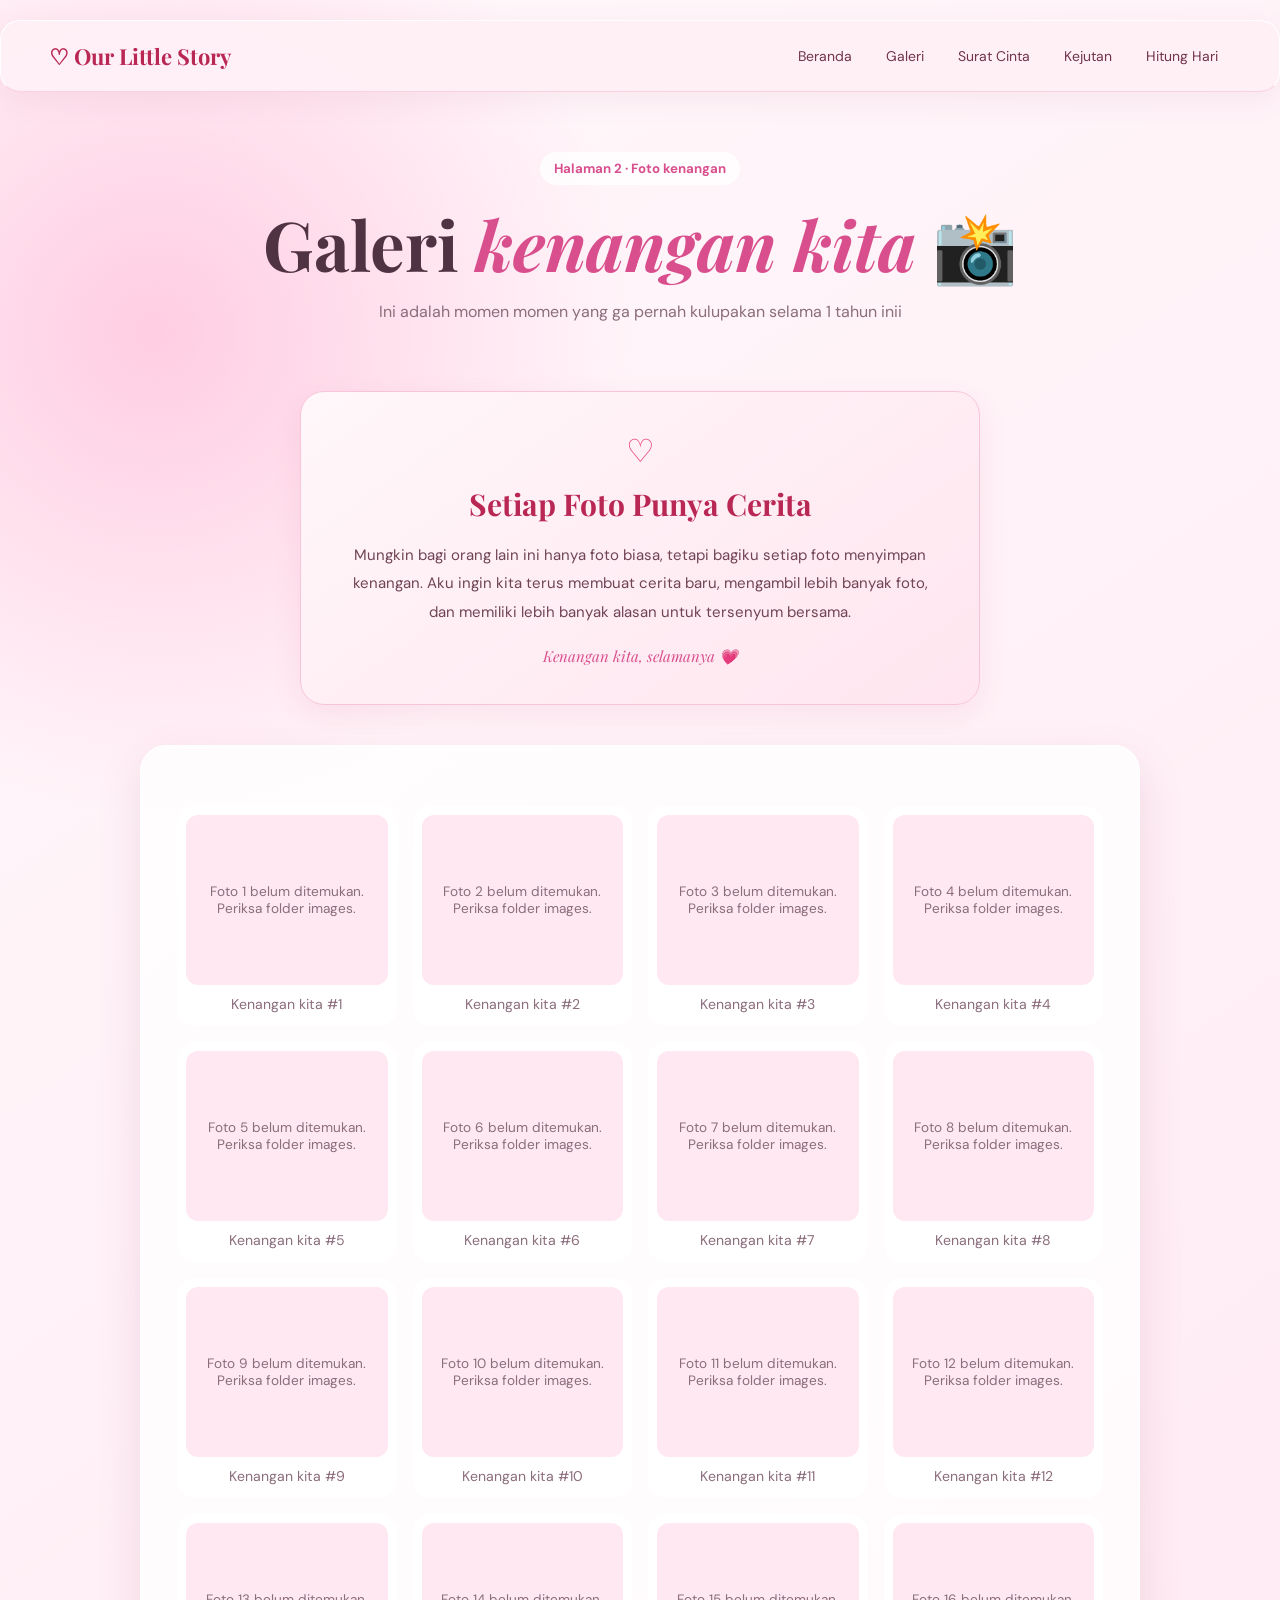
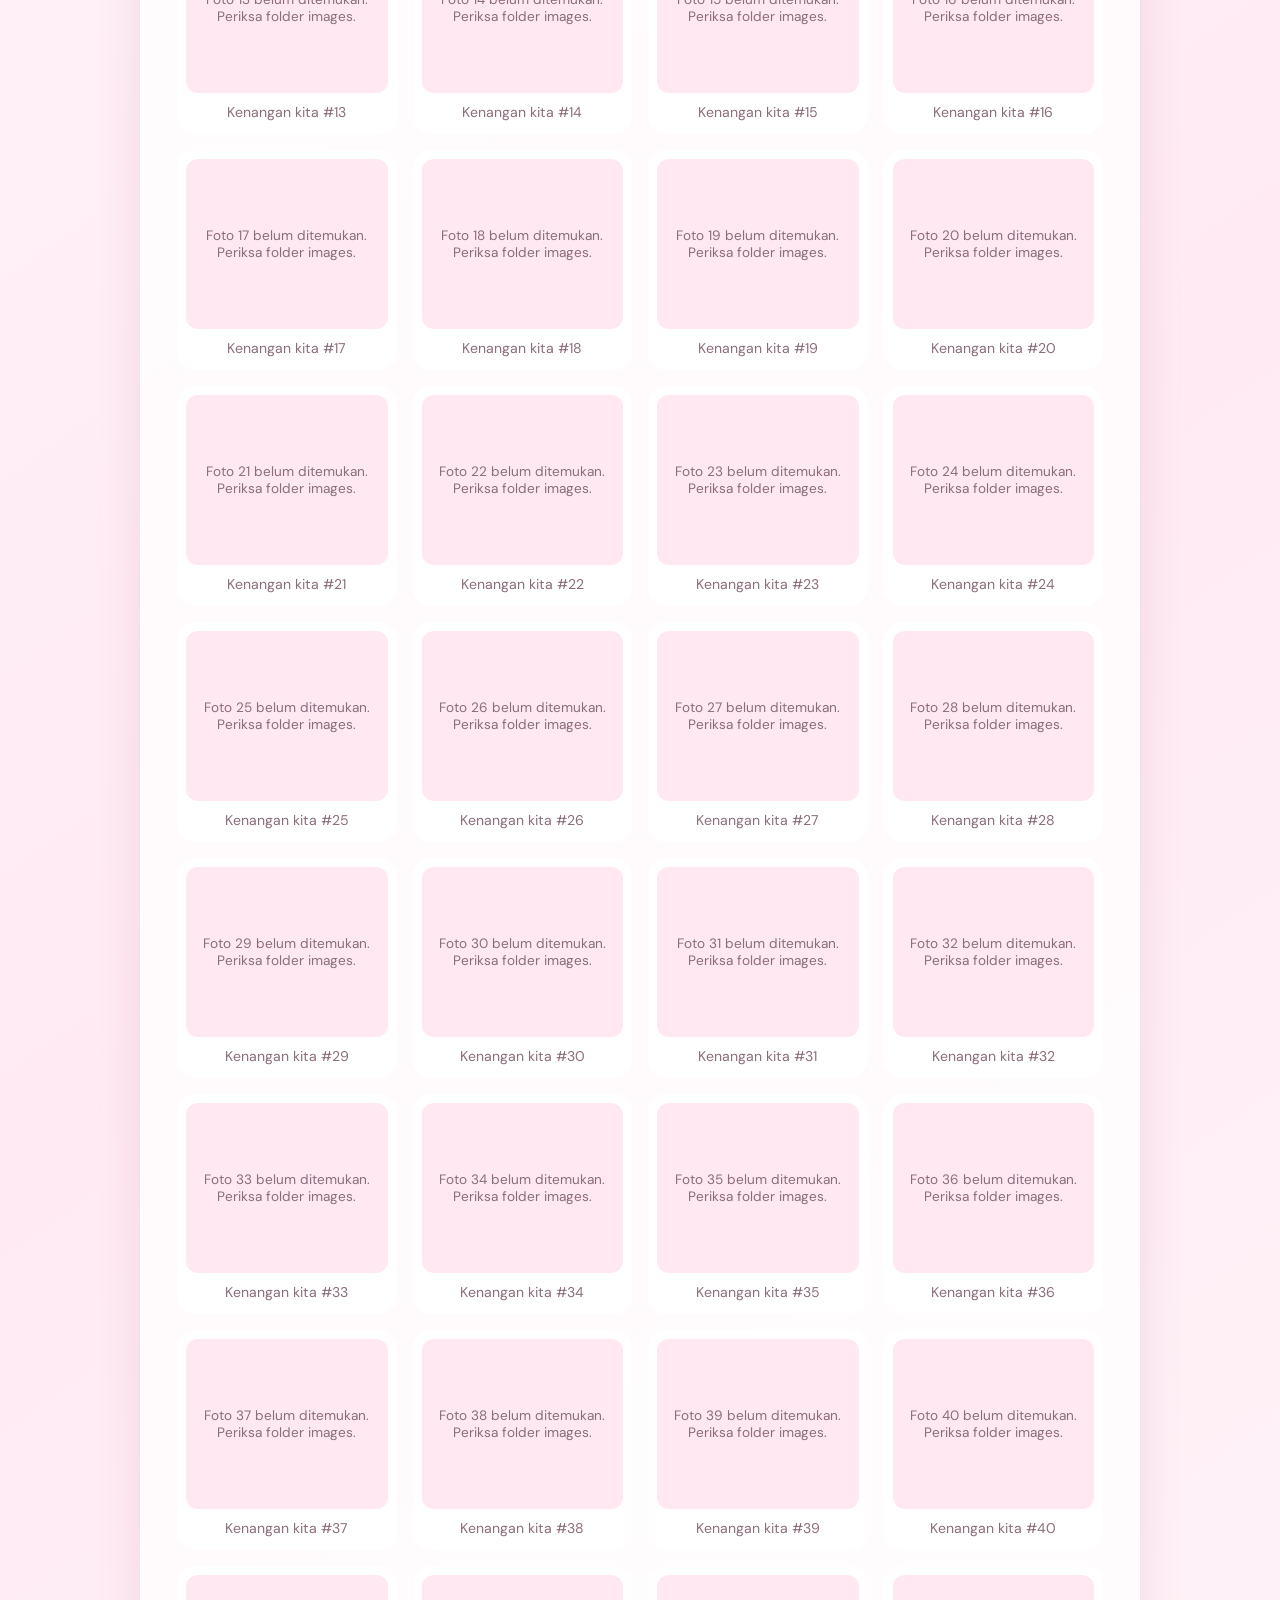
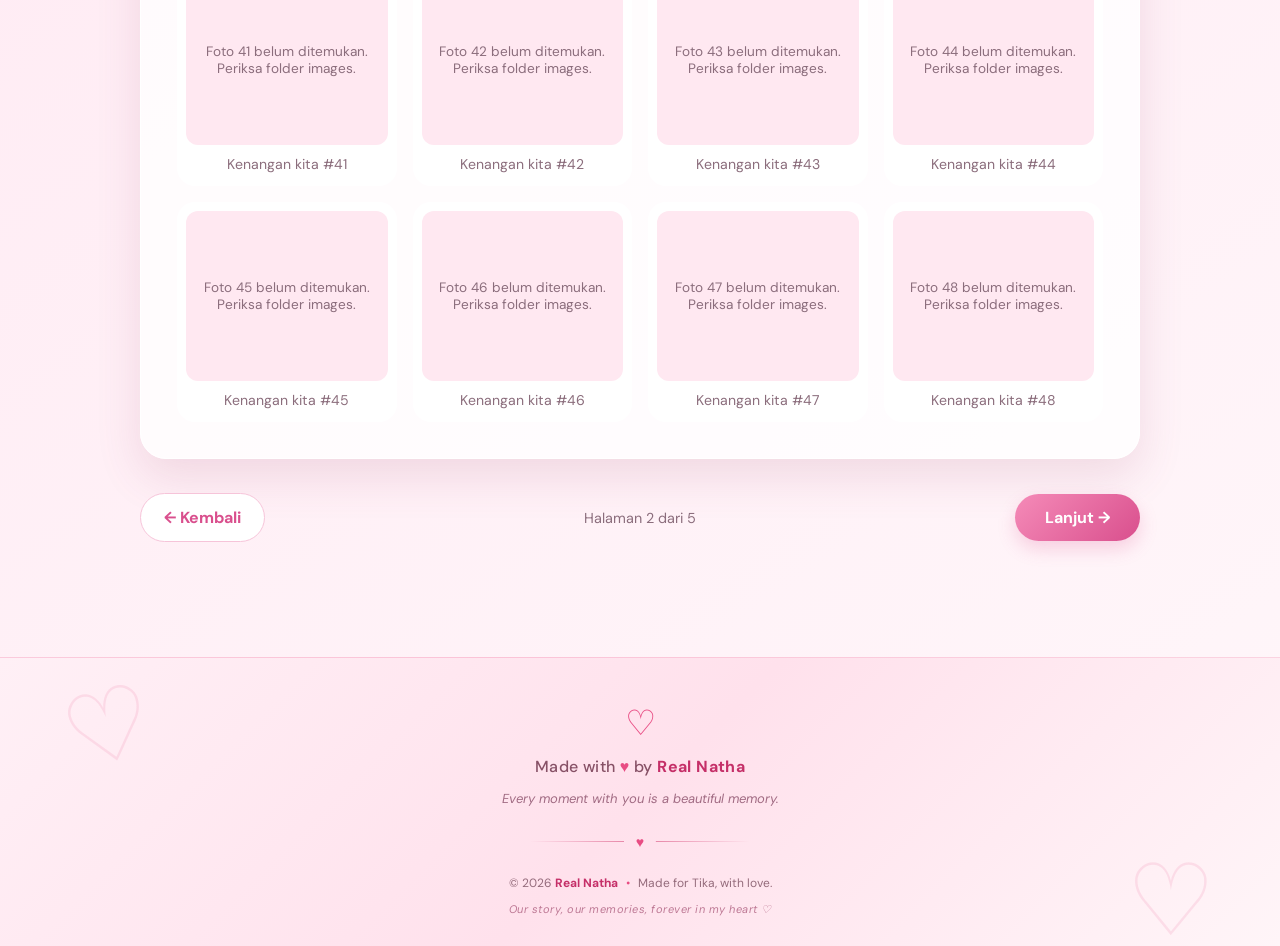
==== galeri.html @ 129fd847 "Add files via upload" ====
<!doctype html>
<html lang="id">
  <head>
    <meta charset="utf-8" />
    <meta name="viewport" content="width=device-width, initial-scale=1" />
    <title>Galeri Foto | Anniversary Kita</title>
    <link rel="stylesheet" href="style.css" />
    <script src="script.js" defer></script>
  </head>
  <body>
    <div id="floatingLayer" class="floating-layer" aria-hidden="true"></div>

    <header class="site-header">
      <a class="brand" href="index.html">♡ Our Little Story</a>

      <button
        class="menu-toggle"
        id="menuToggle"
        type="button"
        aria-label="Buka menu navigasi"
        aria-expanded="false"
        aria-controls="mainNav"
      >
        ☰
      </button>

      <nav class="main-nav" id="mainNav">
        <a href="index.html" data-page="home">Beranda</a>
        <a href="galeri.html" data-page="gallery">Galeri</a>
        <a href="surat.html" data-page="letter">Surat Cinta</a>
        <a href="kejutan.html" data-page="surprise">Kejutan</a>
        <a href="anniversary.html" data-page="counter">Hitung Hari</a>
      </nav>
    </header>

    <main class="page-shell">
      <section class="hero">
        <span class="eyebrow">Halaman 2 · Foto kenangan</span>
        <h1>Galeri <span class="script-title">kenangan kita</span> 📸</h1>
        <p>
          Ini adalah momen momen yang ga pernah kulupakan selama 1 tahun inii
        </p>
      </section>

      <section class="personal-message">
        <span class="personal-heart">♡</span>
        <h2>Setiap Foto Punya Cerita</h2>
        <p>
          Mungkin bagi orang lain ini hanya foto biasa, tetapi bagiku setiap
          foto menyimpan kenangan. Aku ingin kita terus membuat cerita baru,
          mengambil lebih banyak foto, dan memiliki lebih banyak alasan untuk
          tersenyum bersama.
        </p>
        <span class="personal-signature">Kenangan kita, selamanya 💗</span>
      </section>

      <section class="card section">
        <div
          id="galleryGrid"
          class="gallery-grid"
          aria-label="Galeri foto kenangan"
        ></div>
      </section>
      <nav class="page-nav" aria-label="Navigasi halaman">
        <a class="btn secondary" href="index.html">← Kembali</a
        ><span class="page-indicator">Halaman 2 dari 5</span
        ><a class="btn" href="surat.html">Lanjut →</a>
      </nav>
    </main>

    <footer class="anniversary-footer">
      <div class="footer-heart">♡</div>

      <p class="footer-title">
        Made with <span class="footer-love">♥</span> by
        <span class="footer-name">Real Natha</span>
      </p>

      <p class="footer-message">Every moment with you is a beautiful memory.</p>

      <div class="footer-divider">
        <span></span>
        <span class="footer-divider-heart">♥</span>
        <span></span>
      </div>

      <p class="footer-copyright">
        &copy; <span id="copyrightYear"></span>
        <span class="footer-name">Real Natha</span>
        <span class="footer-dot">•</span>
        Made for Tika, with love.
      </p>

      <p class="footer-signature">
        Our story, our memories, forever in my heart ♡
      </p>
    </footer>

    <script>
      document.getElementById("copyrightYear").textContent =
        new Date().getFullYear();
    </script>
  </body>
</html>
---- style.css ----
@import url("https://fonts.googleapis.com/css2?family=DM+Sans:wght@400;600;700&family=Playfair+Display:wght@500;700&display=swap");
:root {
  --pink: #f58bb8;
  --dark: #d94f8d;
  --ink: #503343;
  --muted: #8b6d7c;
}
* {
  box-sizing: border-box;
}
body {
  margin: 0;
  min-height: 100vh;
  color: var(--ink);
  font-family: "DM Sans", sans-serif;
  background:
    radial-gradient(circle at 12% 8%, #ffcde2, transparent 30rem),
    linear-gradient(145deg, #fff8fb, #ffeaf3 55%, #fff7fa);
}
.site-header {
  width: min(1100px, calc(100% - 32px));
  margin: 20px auto 0;
  padding: 14px 20px;
  display: flex;
  justify-content: space-between;
  gap: 12px;
  border: 1px solid white;
  border-radius: 20px;
  background: #ffffffb8;
  box-shadow: 0 8px 30px #9c406c14;
}
.brand {
  font-family: "Playfair Display", serif;
  font-size: 1.2rem;
  font-weight: 700;
  color: var(--dark);
  text-decoration: none;
}
.header-note,
.lead,
.hero p {
  color: var(--muted);
}
.page-shell {
  width: min(1000px, calc(100% - 32px));
  margin: auto;
  padding: 35px 0;
}
.hero {
  text-align: center;
  padding: 25px 10px;
}
.eyebrow {
  display: inline-block;
  padding: 8px 14px;
  border-radius: 99px;
  background: #ffffffc9;
  color: var(--dark);
  font-size: 0.83rem;
  font-weight: 700;
}
h1,
h2,
h3 {
  font-family: "Playfair Display", serif;
  line-height: 1.2;
}
h1 {
  font-size: clamp(2.3rem, 6vw, 4.3rem);
  margin: 18px 0 12px;
}
h2 {
  font-size: clamp(1.8rem, 4vw, 2.5rem);
}
.script-title {
  color: var(--dark);
  font-style: italic;
}
.hero p,
.lead {
  max-width: 680px;
  margin: 0 auto;
  line-height: 1.8;
}
.card,
.letter-paper {
  background: #ffffffc9;
  border: 1px solid white;
  border-radius: 26px;
  padding: clamp(22px, 4vw, 36px);
  box-shadow: 0 18px 45px #9c406c24;
}
.center {
  text-align: center;
}
.section {
  margin: 26px 0;
}
.action-row {
  display: flex;
  flex-wrap: wrap;
  justify-content: center;
  gap: 12px;
  margin-top: 26px;
}
.btn {
  display: inline-block;
  border: 0;
  border-radius: 99px;
  padding: 13px 22px;
  background: linear-gradient(135deg, #f58bb8, #d94f8d);
  color: white;
  text-decoration: none;
  font-weight: 700;
  cursor: pointer;
  box-shadow: 0 8px 18px #d94f8d38;
}
.btn.secondary {
  background: #fff;
  color: var(--dark);
  border: 1px solid #f6c4d9;
  box-shadow: none;
}
.page-nav {
  display: flex;
  justify-content: space-between;
  align-items: center;
  gap: 12px;
  margin: 34px 0 10px;
}
.page-nav .btn {
  min-width: 125px;
  text-align: center;
}
.page-indicator,
.footer {
  color: var(--muted);
  font-size: 0.9rem;
  text-align: center;
}
.footer {
  padding: 24px 12px 36px;
}
.grid-3 {
  display: grid;
  grid-template-columns: repeat(3, minmax(0, 1fr));
  gap: 18px;
}
.mini-card {
  padding: 22px;
  background: #ffffffb8;
  border: 1px solid white;
  border-radius: 20px;
}
.mini-card p {
  color: var(--muted);
  line-height: 1.7;
}
.heart-icon {
  font-size: 2rem;
}
.gallery-grid {
  display: grid;
  grid-template-columns: repeat(4, minmax(0, 1fr));
  gap: 16px;
  margin-top: 24px;
}
.gallery-card {
  margin: 0;
  padding: 8px;
  background: #ffffffd1;
  border: 1px solid white;
  border-radius: 18px;
}
.gallery-card img {
  display: block;
  width: 100%;
  aspect-ratio: 4/5;
  object-fit: cover;
  border-radius: 12px;
  background: #ffe0ec;
}
.gallery-card figcaption {
  text-align: center;
  padding: 10px 5px 4px;
  color: var(--muted);
  font-size: 0.88rem;
}
.photo-missing {
  display: grid;
  place-items: center;
  min-height: 170px;
  padding: 15px;
  text-align: center;
  background: #ffe8f1;
  border-radius: 12px;
  color: var(--muted);
  font-size: 0.85rem;
}
.letter-paper {
  max-width: 760px;
  margin: auto;
  background: repeating-linear-gradient(#fffdfd, #fffdfd 37px, #fbe8ef 38px);
  line-height: 2;
}
.signature {
  color: var(--dark);
  font-family: "Playfair Display", serif;
  font-size: 1.3rem;
  font-style: italic;
}
.counter-grid {
  display: grid;
  grid-template-columns: repeat(4, minmax(0, 1fr));
  gap: 14px;
  margin-top: 28px;
}
.counter-box {
  padding: 24px 12px;
  text-align: center;
  border-radius: 20px;
  background: white;
  box-shadow: 0 10px 25px #9c406c17;
}
.counter-value {
  display: block;
  font-size: clamp(1.8rem, 5vw, 3rem);
  font-weight: 700;
  color: var(--dark);
  font-variant-numeric: tabular-nums;
}
.counter-label {
  color: var(--muted);
  font-size: 0.9rem;
}
.surprise-message {
  display: none;
  margin-top: 24px;
  padding: 25px;
  border-radius: 22px;
  background: white;
  line-height: 1.8;
}
.surprise-message.show {
  display: block;
}
.floating-layer {
  pointer-events: none;
  position: fixed;
  inset: 0;
  overflow: hidden;
  z-index: -1;
}
.float-heart {
  position: absolute;
  bottom: -30px;
  animation: float-up linear forwards;
  opacity: 0.65;
}
@keyframes float-up {
  to {
    transform: translateY(-110vh) rotate(35deg);
    opacity: 0;
  }
}
@media (max-width: 760px) {
  .gallery-grid {
    grid-template-columns: repeat(2, minmax(0, 1fr));
  }
  .grid-3 {
    grid-template-columns: 1fr;
  }
  .header-note {
    display: none;
  }
}
@media (max-width: 480px) {
  .counter-grid {
    grid-template-columns: repeat(2, minmax(0, 1fr));
  }
  .page-nav .btn {
    min-width: 0;
    padding: 12px 15px;
  }
}

/* ===== AMPLOP ANNIVERSARY PINK ELEGAN ===== */

.envelope-section {
  text-align: center;
  padding: 20px 0 50px;
}

.envelope-wrapper {
  position: relative;
  width: min(350px, 88%);
  height: 230px;
  margin: 100px auto 35px;
  perspective: 1200px;
  isolation: isolate;
  cursor: pointer;
  user-select: none;
  -webkit-tap-highlight-color: transparent;
}

/* Bagian belakang amplop */
.envelope-back {
  position: absolute;
  inset: 0;
  border-radius: 12px;
  background: linear-gradient(135deg, #ffe2ed, #f5a4c5 55%, #e986b0);
  box-shadow:
    0 18px 35px #b94c7b24,
    0 5px 12px #b94c7b12;
  z-index: 1;
}

/* Kertas surat */
.envelope-letter {
  position: absolute;
  left: 5%;
  bottom: 8px;
  width: 90%;
  height: 195px;
  overflow: hidden;
  padding: 0;
  border: 1px solid #f2d6e1;
  border-radius: 8px;
  background: #fffdf8;
  box-shadow: 0 5px 15px #9c406c12;
  transform: translateY(0);
  transform-origin: center bottom;
  transition:
    transform 1s cubic-bezier(0.22, 1, 0.36, 1),
    height 0.9s cubic-bezier(0.22, 1, 0.36, 1),
    box-shadow 0.6s ease;
  z-index: 2;
  will-change: transform, height;
}

/* Isi surat */
.letter-content {
  min-height: 100%;
  padding: 26px 21px;
  color: #694454;
  background: repeating-linear-gradient(
    to bottom,
    #fffdf8 0,
    #fffdf8 31px,
    #f8e6ed 32px
  );
  line-height: 1.9;
  overflow-wrap: anywhere;
  text-align: left;
}

.letter-content h2 {
  margin: 0 0 24px;
  color: #d94f8d;
  font-family: "Playfair Display", serif;
  text-align: center;
  font-size: 1.55rem;
}

.letter-content p {
  margin: 0 0 20px;
}

.letter-content .signature {
  margin-top: 28px;
  text-align: right;
  color: #d94f8d;
  font-weight: 700;
}

/* Tutup amplop berbentuk segitiga */
.envelope-flap {
  position: absolute;
  inset: 0;
  background: linear-gradient(145deg, #ffd3e4, #ee8eb5);
  clip-path: polygon(0 0, 100% 0, 50% 59%);
  transform: rotateX(0deg);
  transform-origin: 50% 0%;
  backface-visibility: hidden;
  -webkit-backface-visibility: hidden;
  transition: transform 0.85s cubic-bezier(0.4, 0, 0.2, 1);
  z-index: 5;
}

/* Lipatan depan dengan detail dekoratif */
.envelope-front {
  position: absolute;
  inset: 0;
  overflow: hidden;
  border-radius: 12px;
  background: linear-gradient(145deg, #ffe5ef, #f8b6d1);
  clip-path: polygon(0 0, 50% 59%, 100% 0, 100% 100%, 0 100%);
  z-index: 4;
  pointer-events: none;
}

/* Garis hiasan pada amplop */
.envelope-front::before {
  content: "";
  position: absolute;
  inset: 9px;
  border: 1px solid #fff9fcbb;
  border-radius: 8px;
  clip-path: polygon(0 0, 50% 59%, 100% 0, 100% 100%, 0 100%);
}

/* Tulisan kecil di bagian depan */
.envelope-front-text {
  position: absolute;
  bottom: 24px;
  left: 0;
  width: 100%;
  color: #a94e75;
  font-family: "Playfair Display", serif;
  font-size: 19px;
  font-style: italic;
  letter-spacing: 2px;
  text-align: center;
}

/* Hiasan bunga */
.envelope-flower {
  position: absolute;
  bottom: 16px;
  color: #d36b98;
  font-size: 24px;
  text-shadow: 0 2px 5px #b94c7b18;
}

.flower-left {
  left: 25px;
  transform: rotate(-18deg);
}

.flower-right {
  right: 25px;
  transform: rotate(18deg);
}

/* Segel hati di tengah */
.envelope-seal {
  position: absolute;
  top: 43%;
  left: 50%;
  display: grid;
  place-items: center;
  width: 47px;
  height: 47px;
  border: 2px solid #fff0f6;
  border-radius: 50%;
  background: linear-gradient(145deg, #e9679c, #c93c78);
  color: white;
  font-size: 25px;
  box-shadow:
    0 4px 10px #9d285d35,
    inset 0 1px 3px #ffffff65;
  transform: translate(-50%, -50%);
  transition:
    opacity 0.3s ease,
    transform 0.45s ease;
  z-index: 6;
  pointer-events: none;
}

/* Animasi saat amplop dibuka */
.envelope-wrapper.opened .envelope-flap {
  transform: rotateX(180deg);
}

.envelope-wrapper.opened .envelope-seal {
  opacity: 0;
  transform: translate(-50%, -50%) scale(0.5);
}

.envelope-wrapper.opened .envelope-letter {
  height: min(570px, 65vh);
  min-height: 400px;
  overflow-y: auto;
  transform: translateY(-210px);
  box-shadow: 0 18px 35px #9c406c25;
  transition-delay: 0.15s;
  z-index: 7;
}

/* Petunjuk klik */
.envelope-hint {
  margin: 18px auto;
  color: #a65c7c;
  font-size: 0.95rem;
  pointer-events: none;
}

.envelope-wrapper:focus-visible {
  outline: 3px solid #d94f8d;
  outline-offset: 8px;
  border-radius: 12px;
}

/* Tampilan HP */
@media (max-width: 480px) {
  .envelope-wrapper {
    width: min(310px, 88%);
    height: 210px;
  }

  .envelope-wrapper.opened .envelope-letter {
    height: min(520px, 60vh);
    min-height: 350px;
    transform: translateY(-190px);
  }

  .letter-content {
    padding: 22px 16px;
  }

  .letter-content h2 {
    font-size: 1.35rem;
  }

  .envelope-front-text {
    bottom: 22px;
    font-size: 17px;
  }
}

/* Kurangi animasi jika pengaturan perangkat memintanya */
@media (prefers-reduced-motion: reduce) {
  .envelope-flap,
  .envelope-letter,
  .envelope-seal {
    transition-duration: 0.01ms;
  }
}

/* ===== HALAMAN KEJUTAN VIDEO ===== */

.video-surprise {
  max-width: 760px;
  margin: 0 auto;
  padding: 10px 0 35px;
}

.video-heading {
  text-align: center;
  margin-bottom: 28px;
}

.video-heart {
  display: inline-block;
  color: #e879a9;
  font-size: 38px;
  animation: heartPulse 1.8s ease-in-out infinite;
}

.video-heading h2 {
  margin: 8px 0 12px;
  color: var(--dark);
  font-family: "Playfair Display", serif;
}

.video-heading p {
  max-width: 540px;
  margin: 0 auto;
  color: var(--muted);
  line-height: 1.8;
}

.video-frame {
  padding: 12px;
  border: 1px solid #f4d6e4;
  border-radius: 22px;
  background: linear-gradient(145deg, #fffafd, #ffe6f0);
  box-shadow: 0 15px 40px #c45d8b1c;
}

.video-frame video {
  display: block;
  width: 100%;
  max-height: 70vh;
  aspect-ratio: 16 / 9;
  object-fit: contain;
  border-radius: 14px;
  background: #321e29;
}

.video-caption {
  display: flex;
  align-items: center;
  justify-content: center;
  gap: 12px;
  padding: 12px 4px 2px;
  color: var(--dark);
  text-align: center;
}

.video-caption p {
  margin: 0;
  font-size: 0.9rem;
  font-style: italic;
}

.video-caption span {
  color: #e879a9;
}

.love-note {
  position: relative;
  margin: 28px 0;
  padding: 28px 24px;
  border: 1px solid #f5d8e5;
  border-radius: 18px;
  background: #fffafd;
  text-align: center;
  line-height: 1.9;
  box-shadow: 0 8px 24px #c45d8b10;
}

.note-decoration {
  font-size: 30px;
}

.love-note p {
  color: var(--ink);
}

.love-note .note-signature {
  margin-bottom: 0;
  color: var(--dark);
  font-family: "Playfair Display", serif;
  font-style: italic;
}

@keyframes heartPulse {
  0%,
  100% {
    transform: scale(1);
  }

  50% {
    transform: scale(1.15);
  }
}

@media (max-width: 480px) {
  .video-frame {
    padding: 8px;
    border-radius: 16px;
  }

  .video-frame video {
    border-radius: 10px;
    max-height: 60vh;
  }

  .love-note {
    padding: 22px 18px;
  }

  .video-caption {
    gap: 7px;
  }

  .video-caption p {
    font-size: 0.8rem;
  }
}

@media (prefers-reduced-motion: reduce) {
  .video-heart {
    animation: none;
  }
}

/* ===== EFEK BUKA KEJUTAN ===== */

.surprise-opening {
  position: relative;
  isolation: isolate;
  overflow: hidden;
  max-width: 680px;
  margin: 20px auto 45px;
  padding: 55px 24px 45px;
  border: 1px solid #f4cadd;
  border-radius: 28px;
  background: linear-gradient(145deg, #fffafd, #ffe7f0, #fff3f8);
  text-align: center;
  box-shadow: 0 18px 55px #d65b9418;
}

.surprise-glow {
  position: absolute;
  z-index: -1;
  top: -100px;
  left: 50%;
  width: 280px;
  height: 280px;
  border-radius: 50%;
  background: #f8b3d255;
  filter: blur(45px);
  transform: translateX(-50%);
  animation: surpriseGlow 4s ease-in-out infinite;
}

.gift-heart {
  margin: 0 auto 20px;
  font-size: clamp(65px, 12vw, 90px);
  filter: drop-shadow(0 8px 15px #db5a952c);
  animation: giftHeartbeat 2s ease-in-out infinite;
}

.surprise-eyebrow {
  color: #c05b87;
  font-size: 0.75rem;
  font-weight: 700;
  letter-spacing: 3px;
}

.surprise-opening h2 {
  margin: 18px 0;
  color: #75455b;
  font-family: "Playfair Display", serif;
  font-size: clamp(1.7rem, 5vw, 2.5rem);
  line-height: 1.45;
}

.surprise-opening h2 span {
  color: #d94f8d;
  font-style: italic;
}

.surprise-description {
  max-width: 420px;
  margin: 0 auto 28px;
  color: #8b6d7c;
  line-height: 1.9;
}

.surprise-open-btn {
  position: relative;
  overflow: hidden;
  min-width: 190px;
  padding: 15px 28px;
  border: 0;
  border-radius: 999px;
  background: linear-gradient(135deg, #ed82ad, #d94f8d);
  color: white;
  font-size: 1rem;
  font-weight: 700;
  box-shadow: 0 9px 25px #d94f8d40;
  cursor: pointer;
  transition:
    transform 0.3s ease,
    box-shadow 0.3s ease;
}

.surprise-open-btn:hover {
  transform: translateY(-3px) scale(1.03);
  box-shadow: 0 13px 30px #d94f8d50;
}

.surprise-open-btn:active {
  transform: scale(0.97);
}

.surprise-small-text {
  margin-top: 24px;
  color: #b17b94;
  font-size: 0.85rem;
  font-style: italic;
}

/* Konten kejutan */

.surprise-content[hidden] {
  display: none !important;
}

.surprise-content {
  animation: surpriseReveal 1.2s ease both;
}

.reveal-message,
.final-love-message {
  max-width: 650px;
  margin: 35px auto;
  text-align: center;
}

.reveal-message > span {
  color: #e879a9;
  font-size: 36px;
}

.reveal-message h2,
.final-love-message h2 {
  color: #d94f8d;
  font-family: "Playfair Display", serif;
}

.reveal-message p,
.final-love-message p {
  color: #805d70;
  line-height: 1.9;
}

.video-frame {
  margin: 30px auto;
  padding: 12px;
  border: 1px solid #f3d0e0;
  border-radius: 22px;
  background: linear-gradient(145deg, #fffafd, #ffe6f0);
  box-shadow: 0 18px 45px #c45d8b20;
}

.video-frame video {
  display: block;
  width: 100%;
  max-height: 70vh;
  border-radius: 14px;
  background: #321e29;
}

.video-caption {
  padding: 15px 5px 5px;
  color: #d94f8d;
  text-align: center;
  font-style: italic;
}

.final-love-message {
  padding: 28px 24px;
  border: 1px solid #f4d4e2;
  border-radius: 22px;
  background: #fffafd;
  box-shadow: 0 10px 35px #c45d8b10;
}

.final-heart {
  font-size: 48px;
  animation: giftHeartbeat 2s ease-in-out infinite;
}

.final-signature {
  margin-top: 25px;
  color: #d94f8d !important;
  font-family: "Playfair Display", serif;
  font-size: 1.15rem;
  font-style: italic;
}

/* Animasi */

@keyframes giftHeartbeat {
  0%,
  100% {
    transform: scale(1);
  }

  15% {
    transform: scale(1.12);
  }

  30% {
    transform: scale(1);
  }

  45% {
    transform: scale(1.08);
  }
}

@keyframes surpriseGlow {
  0%,
  100% {
    opacity: 0.5;
    transform: translateX(-50%) scale(0.9);
  }

  50% {
    opacity: 1;
    transform: translateX(-50%) scale(1.15);
  }
}

@keyframes surpriseReveal {
  from {
    opacity: 0;
    transform: translateY(28px);
  }

  to {
    opacity: 1;
    transform: translateY(0);
  }
}

@media (max-width: 480px) {
  .surprise-opening {
    padding: 42px 18px 35px;
    border-radius: 22px;
  }

  .video-frame {
    padding: 8px;
    border-radius: 16px;
  }

  .video-frame video {
    border-radius: 10px;
  }

  .final-love-message {
    padding: 24px 18px;
  }
}

@media (prefers-reduced-motion: reduce) {
  .gift-heart,
  .surprise-glow,
  .final-heart {
    animation: none;
  }

  .surprise-content {
    animation: none;
  }
}

/* ==============================
   EFEK PERAYAAN ANNIVERSARY
============================== */

.celebration-particle {
  position: fixed;
  top: 50%;
  left: 50%;
  z-index: 9999;
  pointer-events: none;
  user-select: none;
  opacity: 0;
  will-change: transform, opacity;
  animation: celebrationBurst var(--duration, 2.5s) ease-out forwards;
}

.celebration-heart {
  font-size: var(--size, 24px);
  filter: drop-shadow(0 0 8px rgba(255, 105, 180, 0.45));
}

.celebration-confetti {
  width: 9px;
  height: 15px;
  border-radius: 3px;
  background: var(--confetti-color, #ff80ab);
}

.celebration-star {
  font-size: var(--size, 20px);
  color: #ffd166;
  text-shadow: 0 0 12px #fff0a8;
}

@keyframes celebrationBurst {
  0% {
    opacity: 1;
    transform: translate(-50%, -50%) scale(0.2) rotate(0deg);
  }

  20% {
    opacity: 1;
  }

  100% {
    opacity: 0;
    transform: translate(calc(-50% + var(--move-x)), calc(-50% + var(--move-y)))
      scale(var(--end-scale, 1)) rotate(var(--rotation, 360deg));
  }
}

/* Kilauan lembut di sekitar tombol kejutan */

.surprise-open-btn {
  position: relative;
  overflow: hidden;
  box-shadow: 0 0 18px rgba(255, 105, 180, 0.25);
  transition:
    transform 0.3s ease,
    box-shadow 0.3s ease;
}

.surprise-open-btn:not(:disabled):hover {
  transform: translateY(-4px) scale(1.04);
  box-shadow: 0 0 30px rgba(255, 105, 180, 0.55);
}

/* Animasi hati pada ikon hadiah */

.gift-heart {
  animation: giftHeartbeat 1.2s ease-in-out infinite;
  transform-origin: center;
}

@media (prefers-reduced-motion: reduce) {
  .celebration-particle {
    animation-duration: 0.5s;
  }

  .gift-heart {
    animation: none;
  }

  .surprise-open-btn {
    transition: none;
  }
}

/* ==============================
   ROMANTIC ANNIVERSARY FOOTER
============================== */

.anniversary-footer {
  position: relative;
  overflow: hidden;
  margin-top: 70px;
  padding: 42px 20px 30px;
  text-align: center;
  background: linear-gradient(135deg, #fff0f6, #ffe1ec, #fff5f8);
  border-top: 1px solid rgba(232, 76, 131, 0.2);
  color: #875166;
}

.anniversary-footer::before,
.anniversary-footer::after {
  content: "♡";
  position: absolute;
  color: rgba(232, 76, 131, 0.12);
  font-size: 100px;
  pointer-events: none;
  animation: footerFloat 5s ease-in-out infinite;
}

.anniversary-footer::before {
  top: 5px;
  left: 5%;
  transform: rotate(-15deg);
}

.anniversary-footer::after {
  right: 5%;
  bottom: -20px;
  animation-delay: 1.5s;
}

.footer-heart {
  font-size: 35px;
  color: #e84c83;
  margin-bottom: 10px;
  animation: footerHeartbeat 1.8s ease-in-out infinite;
}

.footer-title {
  font-size: 16px;
  font-weight: 500;
  margin: 0 0 10px;
  letter-spacing: 0.4px;
}

.footer-love {
  display: inline-block;
  color: #e84c83;
  animation: footerHeartbeat 1.2s ease-in-out infinite;
}

.footer-name {
  color: #c52f68;
  font-weight: 700;
}

.footer-message {
  font-size: 13px;
  font-style: italic;
  line-height: 1.8;
  margin: 0 0 22px;
  color: #a16b83;
}

.footer-divider {
  display: flex;
  align-items: center;
  justify-content: center;
  gap: 12px;
  max-width: 220px;
  margin: 0 auto 22px;
}

.footer-divider span:not(.footer-divider-heart) {
  height: 1px;
  flex: 1;
  background: linear-gradient(90deg, transparent, #e88aaa);
}

.footer-divider span:last-child {
  transform: rotate(180deg);
}

.footer-divider-heart {
  color: #e84c83;
  font-size: 14px;
}

.footer-copyright {
  font-size: 12px;
  line-height: 1.8;
  margin: 0 0 8px;
  color: #946b7b;
}

.footer-dot {
  color: #e84c83;
  margin: 0 5px;
}

.footer-signature {
  font-size: 11px;
  font-style: italic;
  letter-spacing: 0.5px;
  margin: 0;
  color: #bd7894;
}

@keyframes footerHeartbeat {
  0%,
  100% {
    transform: scale(1);
  }

  50% {
    transform: scale(1.15);
  }
}

@keyframes footerFloat {
  0%,
  100% {
    translate: 0 0;
  }

  50% {
    translate: 0 -10px;
  }
}

@media (max-width: 600px) {
  .anniversary-footer {
    margin-top: 45px;
    padding: 32px 16px 25px;
  }

  .footer-title {
    font-size: 14px;
  }

  .footer-message {
    font-size: 12px;
  }

  .footer-copyright {
    font-size: 11px;
  }

  .footer-signature {
    font-size: 10px;
  }
}

@media (prefers-reduced-motion: reduce) {
  .footer-heart,
  .footer-love,
  .anniversary-footer::before,
  .anniversary-footer::after {
    animation: none;
  }
}

/* =================================
   SURAT CINTA - ANIMASI AMPLOP
================================= */

.letter-page {
  min-height: 80vh;
  padding: 55px 18px 35px;
  overflow: hidden;
  background:
    radial-gradient(
      circle at 15% 20%,
      rgba(255, 190, 215, 0.25),
      transparent 35%
    ),
    radial-gradient(
      circle at 85% 70%,
      rgba(255, 220, 232, 0.4),
      transparent 35%
    );
}

.letter-section {
  width: 100%;
  max-width: 760px;
  margin: 0 auto;
  text-align: center;
}

.letter-eyebrow {
  color: #d45b88;
  font-size: 11px;
  font-weight: 700;
  letter-spacing: 3px;
  margin-bottom: 15px;
}

.letter-heading {
  color: #9d365d;
  font-family: "Playfair Display", Georgia, serif;
  font-size: clamp(30px, 5vw, 48px);
  line-height: 1.25;
  margin: 0 0 15px;
}

.letter-heading span {
  color: #e45b91;
  font-style: italic;
}

.letter-intro {
  max-width: 460px;
  margin: 0 auto;
  color: #946b7b;
  font-size: 14px;
  line-height: 1.9;
}

/* Ruang untuk kertas yang naik */

.letter-scene {
  position: relative;
  padding-top: 360px;
  padding-bottom: 35px;
  margin: 5px auto 0;
}

/* Badan amplop */

.envelope {
  position: relative;
  width: min(360px, 88vw);
  height: 235px;
  margin: 0 auto;
  cursor: pointer;
  perspective: 1000px;
  -webkit-tap-highlight-color: transparent;
  filter: drop-shadow(0 16px 20px rgba(167, 62, 103, 0.13));
}

.envelope:focus-visible {
  outline: 3px solid #e45b91;
  outline-offset: 8px;
  border-radius: 12px;
}

.envelope-back {
  position: absolute;
  inset: 0;
  z-index: 1;
  border-radius: 8px;
  background: linear-gradient(145deg, #f8a9c5, #e982a8);
}

/* Kertas surat */

.letter-paper {
  position: absolute;
  left: 4%;
  bottom: 10px;
  z-index: 2;
  width: 92%;
  max-height: 410px;
  overflow-y: auto;
  overscroll-behavior: contain;
  padding: 25px 22px 22px;
  box-sizing: border-box;
  border: 1px solid #f3d9e2;
  border-radius: 5px;
  background: linear-gradient(
    rgba(255, 255, 255, 0.96),
    rgba(255, 248, 250, 0.98)
  );
  color: #795260;
  text-align: left;
  opacity: 0;
  transform: translateY(0) scale(0.96);
  transform-origin: bottom center;
  transition:
    transform 1s cubic-bezier(0.2, 0.8, 0.2, 1),
    opacity 0.55s ease;
  scrollbar-color: #e9a1bb #fff2f6;
  scrollbar-width: thin;
}

.paper-decoration {
  text-align: center;
  color: #e45b91;
  font-size: 26px;
  margin-bottom: 12px;
}

.paper-date {
  text-align: center;
  font-size: 10px;
  letter-spacing: 1px;
  color: #b77a91;
  margin: 0 0 14px;
}

.letter-paper h2 {
  color: #bd426f;
  font-family: "Playfair Display", Georgia, serif;
  font-size: 25px;
  text-align: center;
  margin: 0 0 20px;
}

.letter-body {
  font-size: 13px;
  line-height: 1.95;
}

.letter-body p {
  margin: 0 0 15px;
  opacity: 0;
  transform: translateY(12px);
}

.letter-closing {
  color: #bd426f;
  font-weight: 600;
}

.letter-signature {
  margin-top: 25px;
  font-size: 13px;
  line-height: 1.9;
  text-align: right;
  opacity: 0;
  transform: translateY(10px);
}

.letter-signature span {
  display: block;
  color: #d34d82;
  font-family: "Playfair Display", Georgia, serif;
  font-size: 23px;
  font-style: italic;
}

.paper-bottom-heart {
  margin-top: 18px;
  text-align: center;
  color: #e45b91;
}

/* Bagian depan amplop */

.envelope-front {
  position: absolute;
  inset: 0;
  z-index: 4;
  border-radius: 8px;
  background: linear-gradient(145deg, #f7b5cc, #e988aa);
  clip-path: polygon(0 0, 50% 58%, 100% 0, 100% 100%, 0 100%);
  transition: opacity 0.45s ease;
}

/* Tutup amplop */

.envelope-flap {
  position: absolute;
  inset: 0;
  z-index: 5;
  border-radius: 8px;
  background: linear-gradient(145deg, #fbd0df, #ef9cbb);
  clip-path: polygon(0 0, 100% 0, 50% 60%);
  transform-origin: top center;
  transform: rotateX(0deg);
  transition:
    transform 0.7s ease,
    z-index 0s 0.35s;
  backface-visibility: visible;
}

/* Segel hati */

.envelope-seal {
  position: absolute;
  top: 43%;
  left: 50%;
  z-index: 6;
  display: grid;
  place-items: center;
  width: 43px;
  height: 43px;
  border: 2px solid rgba(255, 255, 255, 0.7);
  border-radius: 50%;
  background: linear-gradient(145deg, #e84c83, #bd285f);
  color: #fff;
  font-size: 21px;
  box-shadow: 0 5px 12px rgba(157, 54, 93, 0.2);
  transform: translate(-50%, -50%);
  transition:
    opacity 0.25s ease,
    transform 0.35s ease;
}

.envelope-hint {
  margin: 0;
  color: #bd6487;
  font-size: 12px;
  letter-spacing: 0.3px;
  animation: envelopeHintPulse 2s ease-in-out infinite;
}

.letter-footer-note {
  margin: 15px 0 0;
  color: #bd7894;
  font-size: 12px;
  font-style: italic;
}

/* =================================
   SAAT AMPLOP DIBUKA
================================= */

.envelope.opened .envelope-flap {
  z-index: 1;
  transform: rotateX(180deg);
}

.envelope.opened .envelope-seal {
  opacity: 0;
  transform: translate(-50%, -50%) scale(0.4);
}

.envelope.opened .envelope-front {
  opacity: 0.2;
}

.envelope.opened .letter-paper {
  z-index: 7;
  opacity: 1;
  transform: translateY(-180px) scale(1);
  transition:
    transform 1s cubic-bezier(0.2, 0.8, 0.2, 1),
    opacity 0.55s ease,
    z-index 0s;
}

.envelope.opened .letter-body p {
  animation: letterTextAppear 0.65s ease forwards;
}

.envelope.opened .letter-body p:nth-child(1) {
  animation-delay: 0.35s;
}

.envelope.opened .letter-body p:nth-child(2) {
  animation-delay: 0.65s;
}

.envelope.opened .letter-body p:nth-child(3) {
  animation-delay: 0.95s;
}

.envelope.opened .letter-body p:nth-child(4) {
  animation-delay: 1.25s;
}

.envelope.opened .letter-body p:nth-child(5) {
  animation-delay: 1.55s;
}

.envelope.opened .letter-signature {
  animation: letterTextAppear 0.8s ease 1.9s forwards;
}

.envelope.opened .envelope-hint {
  animation: none;
}

@keyframes letterTextAppear {
  from {
    opacity: 0;
    transform: translateY(12px);
  }

  to {
    opacity: 1;
    transform: translateY(0);
  }
}

@keyframes envelopeHintPulse {
  0%,
  100% {
    opacity: 0.65;
  }

  50% {
    opacity: 1;
  }
}

/* Tampilan HP */

@media (max-width: 600px) {
  .letter-page {
    padding: 38px 14px 25px;
  }

  .letter-scene {
    padding-top: 345px;
  }

  .envelope {
    height: 210px;
  }

  .letter-paper {
    max-height: 390px;
    padding: 22px 16px;
  }

  .envelope.opened .letter-paper {
    transform: translateY(-170px) scale(1);
  }

  .letter-paper h2 {
    font-size: 22px;
  }

  .letter-body {
    font-size: 12px;
    line-height: 1.85;
  }
}

/* Mengurangi animasi jika diminta perangkat */

@media (prefers-reduced-motion: reduce) {
  .letter-paper,
  .envelope-flap,
  .envelope-seal,
  .envelope-front,
  .letter-body p,
  .letter-signature,
  .envelope-hint {
    animation: none !important;
    transition: none !important;
  }

  .letter-body p,
  .letter-signature {
    opacity: 1;
    transform: none;
  }
}

/* VIDEO ANNIVERSARY PORTRAIT */
.video-surprise {
  width: 100%;
  display: flex;
  flex-direction: column;
  align-items: center;
  padding: 30px 16px;
  box-sizing: border-box;
}

.video-frame {
  width: 100%;
  max-width: 340px;
  aspect-ratio: 9 / 16;
  position: relative;
  overflow: hidden;
  border-radius: 24px;
  padding: 5px;
  box-sizing: border-box;

  background: linear-gradient(135deg, #ffb6d5, #ff5c98, #c92760);

  box-shadow:
    0 12px 35px rgba(217, 79, 141, 0.25),
    0 0 0 6px rgba(255, 192, 215, 0.2);
}

.video-frame video {
  display: block;
  width: 100%;
  height: 100%;
  object-fit: contain;
  background: #1a0b12;
  border-radius: 19px;
}

.video-caption {
  margin-top: 22px;
  text-align: center;
  color: black;
  font-size: 15px;
  font-style: italic;
  line-height: 1.7;
}

/* Tampilan HP */
@media (max-width: 480px) {
  .video-frame {
    max-width: 300px;
    border-radius: 20px;
  }

  .video-frame video {
    border-radius: 15px;
  }

  .video-caption {
    font-size: 14px;
  }
}

@media (max-width: 480px) {
  .video-surprise {
    display: flex;
    flex-direction: column;
    align-items: center;
    overflow: visible;
  }

  .video-caption {
    display: block !important;
    margin-top: 18px;
    font-size: 14px;
    color: #d94f8d;
  }
}

/* ==============================
   NAVIGASI WEBSITE ANNIVERSARY
============================== */

.site-header {
  width: 100%;
  min-height: 72px;
  padding: 14px clamp(16px, 4vw, 48px);
  box-sizing: border-box;

  display: flex;
  align-items: center;
  justify-content: space-between;
  gap: 20px;

  position: relative;
  z-index: 100;

  background: rgba(255, 240, 246, 0.96);
  border-bottom: 1px solid rgba(232, 76, 131, 0.18);
}

.brand {
  color: #b92755;
  font-family: "Playfair Display", serif;
  font-size: clamp(17px, 2vw, 22px);
  font-weight: bold;
  text-decoration: none;
  white-space: nowrap;
}

.main-nav {
  display: flex;
  align-items: center;
  justify-content: flex-end;
  flex-wrap: wrap;
  gap: 8px;
}

.main-nav a {
  display: inline-block;
  padding: 10px 13px;
  border-radius: 20px;

  color: #71344d;
  font-size: 14px;
  text-decoration: none;

  transition:
    background 0.25s ease,
    color 0.25s ease;
}

.main-nav a:hover,
.main-nav a.active {
  color: #fff;
  background: #e84c83;
}

.menu-toggle {
  display: none;
  min-width: 44px;
  min-height: 44px;
  border: 1px solid #f3b2cc;
  border-radius: 12px;
  background: #fff;
  color: #b92755;
  font-size: 24px;
  cursor: pointer;
}

/* ==============================
   TAMPILAN HP DAN TABLET
============================== */

@media (max-width: 760px) {
  .site-header {
    min-height: 64px;
    padding: 10px 16px;
    flex-wrap: wrap;
  }

  .menu-toggle {
    display: inline-flex;
    align-items: center;
    justify-content: center;
  }

  .main-nav {
    display: none;
    width: 100%;
    flex-direction: column;
    align-items: stretch;
    gap: 5px;
    padding-top: 8px;
  }

  .main-nav.open {
    display: flex;
  }

  .main-nav a {
    width: 100%;
    box-sizing: border-box;
    padding: 12px 14px;
    border-radius: 12px;
    font-size: 15px;
  }

  main,
  .letter-page,
  .letter-section,
  .video-surprise {
    max-width: 100%;
    box-sizing: border-box;
  }

  img,
  video {
    max-width: 100%;
  }

  h1 {
    overflow-wrap: anywhere;
    font-size: clamp(26px, 7vw, 36px);
  }

  p {
    overflow-wrap: break-word;
  }
}

/* Hormati pengaturan pengurangan animasi */
@media (prefers-reduced-motion: reduce) {
  .main-nav a {
    transition: none;
  }
}

/* PESAN PERSONAL DI SETIAP HALAMAN */

.personal-message {
  width: min(100% - 32px, 680px);
  box-sizing: border-box;
  margin: 40px auto;
  padding: clamp(22px, 5vw, 38px);

  text-align: center;
  background: linear-gradient(145deg, #fff7fa, #ffe5ef);
  border: 1px solid #f8c4d8;
  border-radius: 24px;
  box-shadow: 0 10px 30px rgba(185, 39, 85, 0.08);
}

.personal-heart {
  display: block;
  margin-bottom: 12px;
  color: #e84c83;
  font-size: 32px;
}

.personal-message h2 {
  margin: 0 0 16px;
  color: #b92755;
  font-family: "Playfair Display", serif;
  font-size: clamp(22px, 5vw, 30px);
  line-height: 1.35;
}

.personal-message p {
  margin: 0;
  color: #704455;
  font-size: 15px;
  line-height: 1.9;
}

.personal-signature {
  display: block;
  margin-top: 20px;
  color: #d94f8d;
  font-family: "Playfair Display", serif;
  font-size: 15px;
  font-style: italic;
}

@media (max-width: 480px) {
  .personal-message {
    margin: 28px auto;
    padding: 22px 18px;
    border-radius: 20px;
  }

  .personal-message p {
    font-size: 14px;
    line-height: 1.8;
  }
}

/* TOMBOL KEMBALI DAN LANJUT */

.page-navigation {
  width: min(100% - 32px, 680px);
  margin: 35px auto;
  display: flex;
  justify-content: space-between;
  align-items: center;
  gap: 12px;
}

.page-nav-button {
  display: inline-flex;
  align-items: center;
  justify-content: center;
  min-height: 44px;
  padding: 11px 20px;
  box-sizing: border-box;

  color: #b92755;
  background: #fff0f5;
  border: 1px solid #f1b2cb;
  border-radius: 25px;
  text-decoration: none;
  font-size: 14px;
  font-weight: 600;
  transition: transform 0.2s ease;
}

.page-nav-button.next {
  color: white;
  background: #e84c83;
  border-color: #e84c83;
}

.page-nav-button:hover {
  transform: translateY(-2px);
}

@media (max-width: 480px) {
  .page-nav-button {
    flex: 1;
    padding: 11px 12px;
    font-size: 13px;
  }
}

/* =================================
   FITUR BUKA SAAT - ANNIVERSARY
================================= */

.open-when-section {
  width: min(100% - 32px, 900px);
  margin: 55px auto;
  padding: clamp(22px, 5vw, 42px);
  box-sizing: border-box;
  text-align: center;
  background: linear-gradient(150deg, #fff8fb, #ffe9f1);
  border: 1px solid #f8c5d8;
  border-radius: 28px;
  box-shadow: 0 14px 38px rgba(185, 39, 85, 0.08);
}

.open-when-eyebrow {
  margin: 0 0 12px;
  color: #d94f8d;
  font-size: 11px;
  letter-spacing: 3px;
  font-weight: 700;
}

.open-when-heading {
  margin: 0;
  color: #b92755;
  font-family: "Playfair Display", serif;
  font-size: clamp(30px, 6vw, 44px);
  line-height: 1.3;
}

.open-when-heading span {
  display: block;
  margin-top: 8px;
  color: #d94f8d;
  font-family: "DM Sans", sans-serif;
  font-size: 14px;
  font-weight: 400;
  letter-spacing: 1px;
}

.open-when-description {
  max-width: 540px;
  margin: 18px auto 30px;
  color: #805568;
  font-size: 14px;
  line-height: 1.9;
}

.open-when-grid {
  display: grid;
  grid-template-columns: repeat(2, minmax(0, 1fr));
  gap: 18px;
  text-align: center;
}

.open-when-card {
  min-width: 0;
  min-height: 190px;
  padding: 22px 16px;
  display: flex;
  flex-direction: column;
  align-items: center;
  justify-content: center;
  gap: 10px;

  border: 1px solid #f3bfd3;
  border-radius: 22px;
  background: rgba(255, 255, 255, 0.82);
  box-shadow: 0 6px 18px rgba(185, 39, 85, 0.06);

  font: inherit;
  cursor: pointer;
  transition:
    transform 0.25s ease,
    box-shadow 0.25s ease,
    background 0.25s ease;
}

.open-when-card:hover {
  transform: translateY(-5px);
  background: #fff;
  box-shadow: 0 12px 26px rgba(185, 39, 85, 0.13);
}

.open-when-card:focus-visible,
.open-when-close:focus-visible,
.open-when-done:focus-visible {
  outline: 3px solid #b92755;
  outline-offset: 4px;
}

.mini-envelope {
  display: grid;
  place-items: center;
  width: 66px;
  height: 66px;
  margin-bottom: 4px;
  border-radius: 20px;
  background: #fff0f6;
  font-size: 35px;
  transition: transform 0.25s ease;
}

.open-when-card:hover .mini-envelope {
  transform: rotate(-6deg) scale(1.08);
}

.open-when-title {
  color: #a82f59;
  font-size: 15px;
  font-weight: 700;
  line-height: 1.6;
}

.open-when-hint {
  color: #d4779b;
  font-size: 12px;
}

/* Latar belakang saat surat dibuka */
.open-when-overlay[hidden] {
  display: none !important;
}

.open-when-overlay {
  position: fixed;
  inset: 0;
  z-index: 1000;
  padding: 20px;
  box-sizing: border-box;

  display: flex;
  align-items: center;
  justify-content: center;

  background: rgba(65, 22, 43, 0.65);
  backdrop-filter: blur(7px);
  overflow-y: auto;
}

.open-when-letter {
  position: relative;
  width: min(100%, 500px);
  max-height: calc(100dvh - 40px);
  overflow-y: auto;
  box-sizing: border-box;
  padding: clamp(26px, 6vw, 42px);

  background: linear-gradient(160deg, #fffdf9, #fff0f5);
  border: 1px solid #f4c2d5;
  border-radius: 25px;
  box-shadow: 0 25px 80px rgba(35, 10, 22, 0.25);

  animation: openWhenAppear 0.35s ease both;
}

.open-when-close {
  position: absolute;
  top: 12px;
  right: 15px;
  width: 42px;
  height: 42px;
  border: none;
  border-radius: 50%;
  background: #ffe1ec;
  color: #b92755;
  font-size: 28px;
  cursor: pointer;
}

.open-when-letter-icon {
  display: block;
  color: #e84c83;
  font-size: 38px;
}

.open-when-letter-label {
  margin: 10px 0;
  color: #d4779b;
  font-size: 10px;
  letter-spacing: 2px;
}

.open-when-letter h3 {
  margin: 12px 0 22px;
  color: #b92755;
  font-family: "Playfair Display", serif;
  font-size: clamp(23px, 5vw, 30px);
  line-height: 1.4;
}

.open-when-message {
  color: #704455;
  font-size: 15px;
  line-height: 1.95;
  text-align: left;
}

.open-when-message p {
  margin: 0 0 16px;
}

.open-when-signature {
  margin-top: 24px;
  color: #805568;
  font-size: 14px;
  line-height: 1.8;
}

.open-when-signature span {
  color: #d94f8d;
  font-family: "Playfair Display", serif;
  font-size: 22px;
  font-style: italic;
}

.open-when-done {
  width: 100%;
  min-height: 46px;
  margin-top: 18px;
  padding: 12px 18px;
  border: none;
  border-radius: 25px;
  background: #e84c83;
  color: #fff;
  font-size: 14px;
  font-weight: 700;
  cursor: pointer;
  transition: background 0.2s ease;
}

.open-when-done:hover {
  background: #b92755;
}

@keyframes openWhenAppear {
  from {
    opacity: 0;
    transform: translateY(18px) scale(0.97);
  }
  to {
    opacity: 1;
    transform: translateY(0) scale(1);
  }
}

/* Responsif untuk HP */
@media (max-width: 520px) {
  .open-when-section {
    margin: 30px auto;
    padding: 24px 16px;
    border-radius: 22px;
  }

  .open-when-grid {
    grid-template-columns: minmax(0, 1fr);
    gap: 13px;
  }

  .open-when-card {
    min-height: 145px;
    padding: 18px 15px;
    border-radius: 18px;
  }

  .mini-envelope {
    width: 54px;
    height: 54px;
    font-size: 30px;
  }

  .open-when-overlay {
    padding: 12px;
  }

  .open-when-letter {
    max-height: calc(100dvh - 24px);
    padding: 32px 22px 24px;
    border-radius: 21px;
  }

  .open-when-message {
    font-size: 14px;
  }
}

@media (prefers-reduced-motion: reduce) {
  .open-when-card,
  .mini-envelope,
  .open-when-done {
    transition: none;
  }

  .open-when-letter {
    animation: none;
  }
}

body.open-when-active {
  overflow: hidden;
}

/* =================================
   VIDEO ANNIVERSARY + TOMBOL UNDUH
================================= */

.video-surprise {
  width: min(100% - 32px, 760px);
  margin: 40px auto;
  padding: clamp(22px, 5vw, 38px);
  box-sizing: border-box;
  text-align: center;

  background: linear-gradient(145deg, #fff7fa, #ffe8f1);
  border: 1px solid #f7c3d7;
  border-radius: 26px;
  box-shadow: 0 12px 35px rgba(217, 79, 141, 0.1);
}

.video-eyebrow {
  margin: 0 0 12px;
  color: #d94f8d;
  font-size: 11px;
  letter-spacing: 3px;
  font-weight: 700;
}

.video-heading {
  margin: 0;
  color: #b92755;
  font-family: "Playfair Display", serif;
  font-size: clamp(25px, 5vw, 36px);
  line-height: 1.4;
}

.video-description {
  max-width: 520px;
  margin: 14px auto 26px;
  color: #805568;
  font-size: 14px;
  line-height: 1.8;
}

.video-frame {
  width: 100%;
  max-width: 340px;
  aspect-ratio: 9 / 16;
  margin: 0 auto;
  padding: 5px;
  box-sizing: border-box;
  overflow: hidden;

  background: linear-gradient(135deg, #ffb6d5, #e84c83, #b92755);
  border-radius: 24px;
  box-shadow: 0 12px 32px rgba(185, 39, 85, 0.2);
}

.video-frame video {
  display: block;
  width: 100%;
  height: 100%;
  object-fit: contain;
  background: #1a0b12;
  border-radius: 19px;
}

.video-caption {
  margin: 20px auto;
  color: #b92755;
  font-family: "Playfair Display", serif;
  font-size: 15px;
  font-style: italic;
  line-height: 1.8;
}

.download-video-button {
  width: fit-content;
  max-width: 100%;
  min-height: 48px;
  margin: 12px auto 0;
  padding: 13px 22px;
  box-sizing: border-box;

  display: flex;
  align-items: center;
  justify-content: center;
  gap: 12px;

  color: #fff;
  background: linear-gradient(135deg, #f58bb8, #d94f8d);
  border: 1px solid #d94f8d;
  border-radius: 28px;
  box-shadow: 0 7px 18px rgba(217, 79, 141, 0.2);

  font-size: 14px;
  font-weight: 700;
  text-align: center;
  text-decoration: none;

  transition:
    transform 0.2s ease,
    box-shadow 0.2s ease;
}

.download-video-button:hover {
  transform: translateY(-2px);
  box-shadow: 0 10px 24px rgba(217, 79, 141, 0.3);
}

.download-video-button:focus-visible {
  outline: 3px solid #b92755;
  outline-offset: 4px;
}

.download-video-note {
  max-width: 380px;
  margin: 13px auto 0;
  color: #94677a;
  font-size: 12px;
  line-height: 1.8;
}

@media (max-width: 480px) {
  .video-surprise {
    margin: 26px auto;
    padding: 22px 16px;
    border-radius: 21px;
  }

  .video-frame {
    max-width: min(100%, 300px);
    border-radius: 20px;
  }

  .video-frame video {
    border-radius: 15px;
  }

  .download-video-button {
    width: 100%;
    padding: 13px 14px;
    font-size: 13px;
  }

  .video-caption {
    font-size: 14px;
  }
}
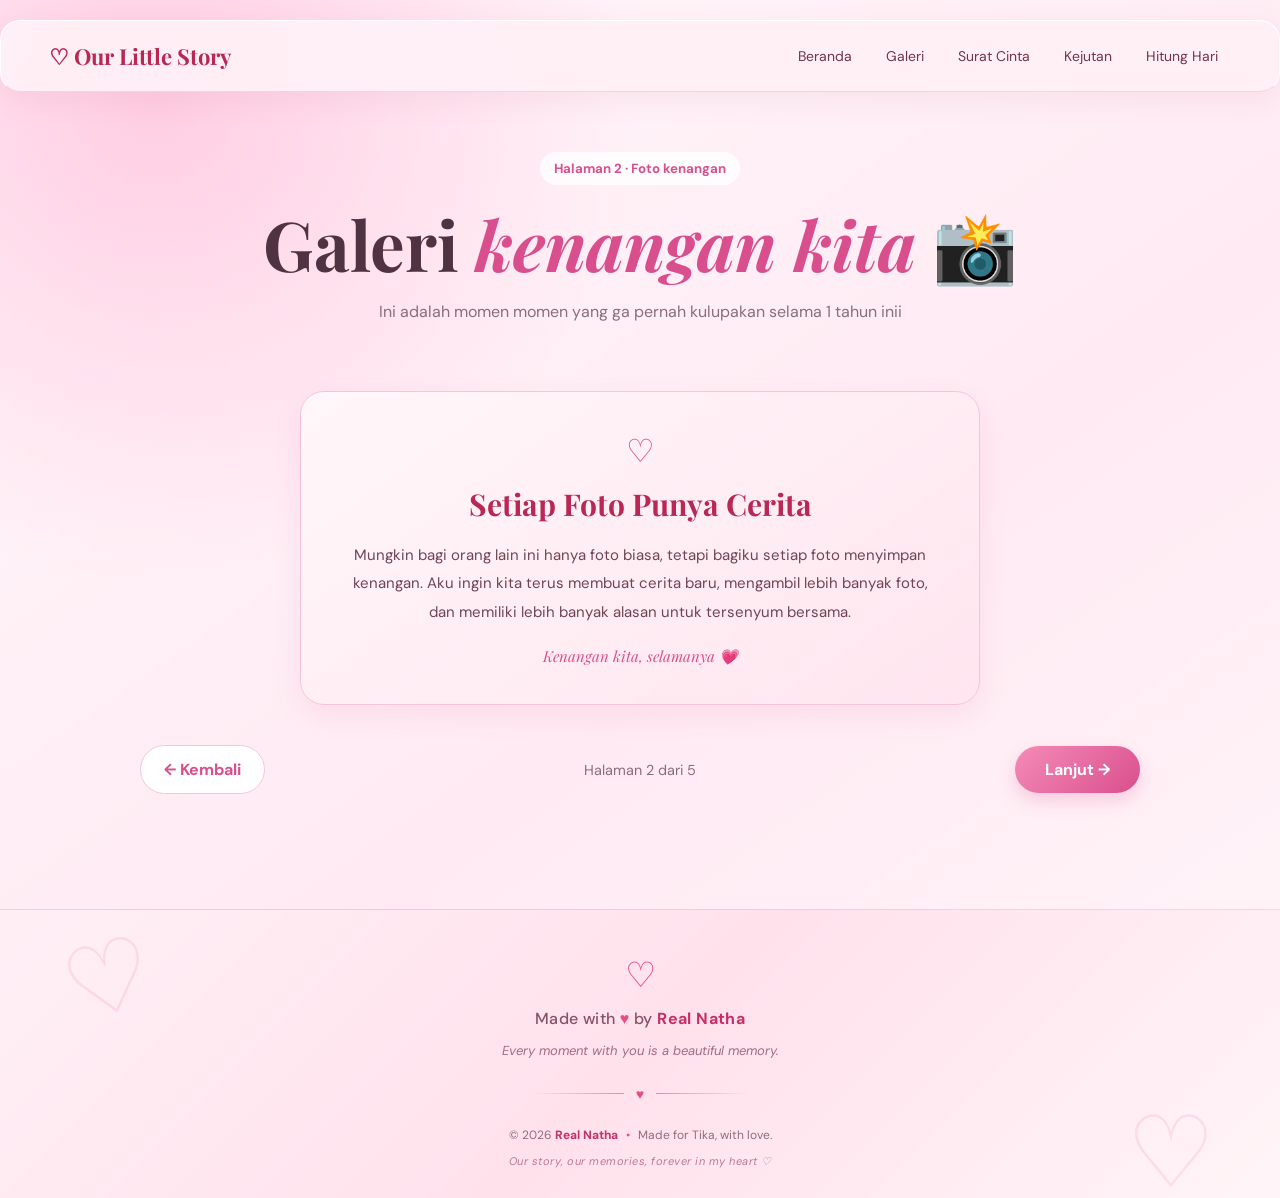
==== commit a116c061: "Update galeri.html" ====
--- a/galeri.html
+++ b/galeri.html
@@ -54,13 +54,6 @@
         <span class="personal-signature">Kenangan kita, selamanya 💗</span>
       </section>
 
-      <section class="card section">
-        <div
-          id="galleryGrid"
-          class="gallery-grid"
-          aria-label="Galeri foto kenangan"
-        ></div>
-      </section>
       <nav class="page-nav" aria-label="Navigasi halaman">
         <a class="btn secondary" href="index.html">← Kembali</a
         ><span class="page-indicator">Halaman 2 dari 5</span
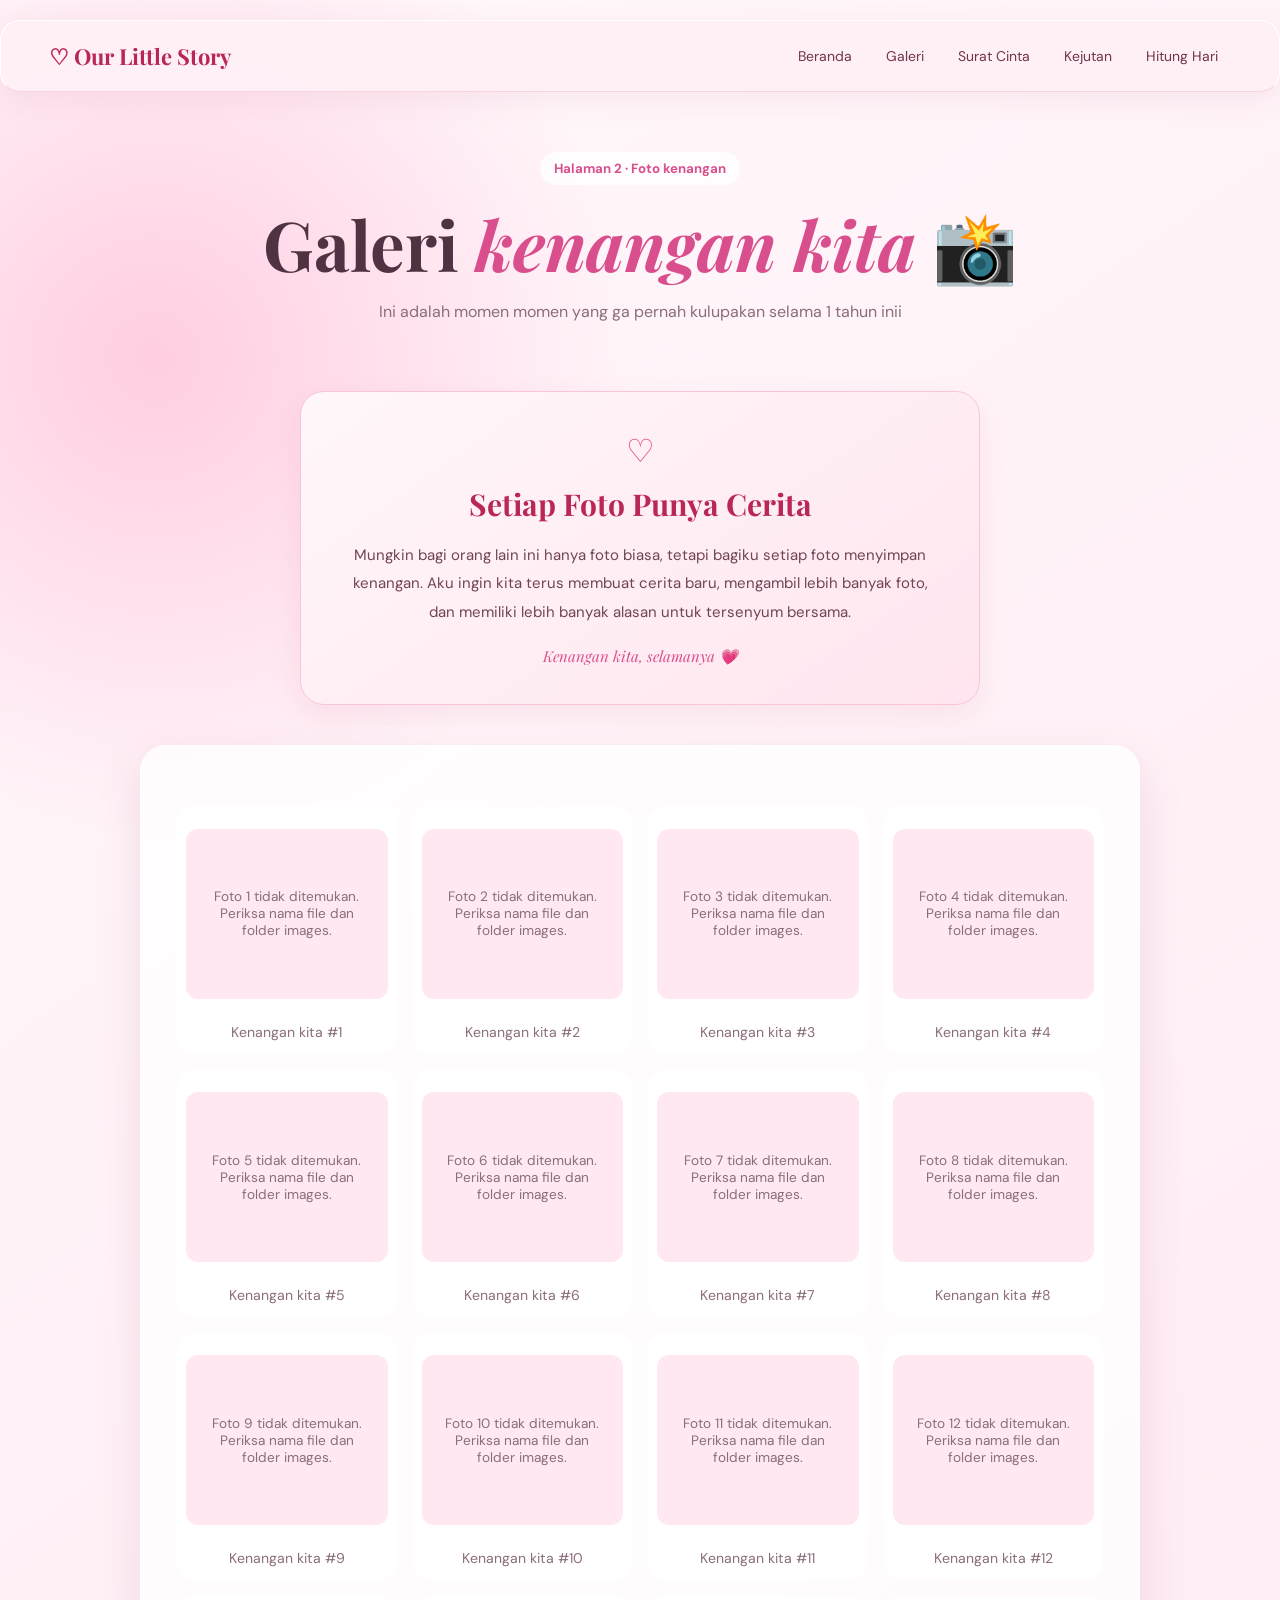
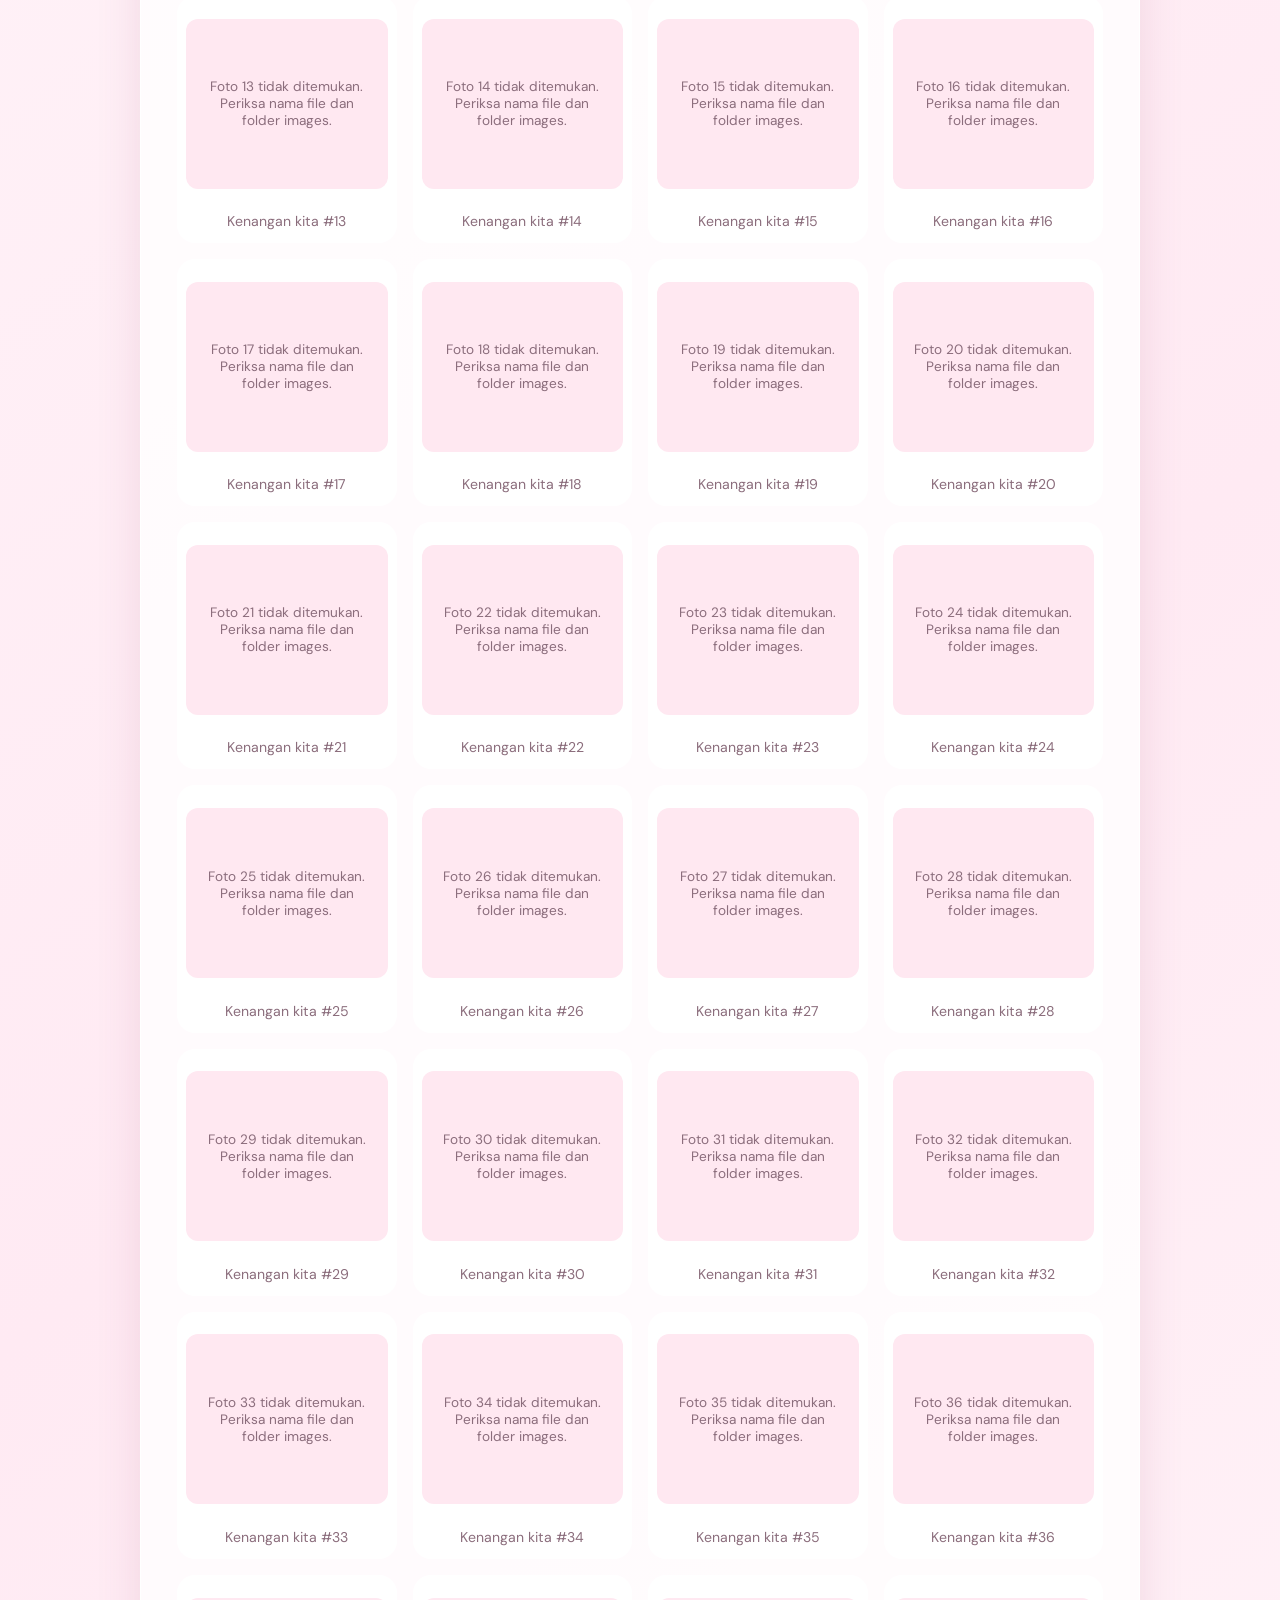
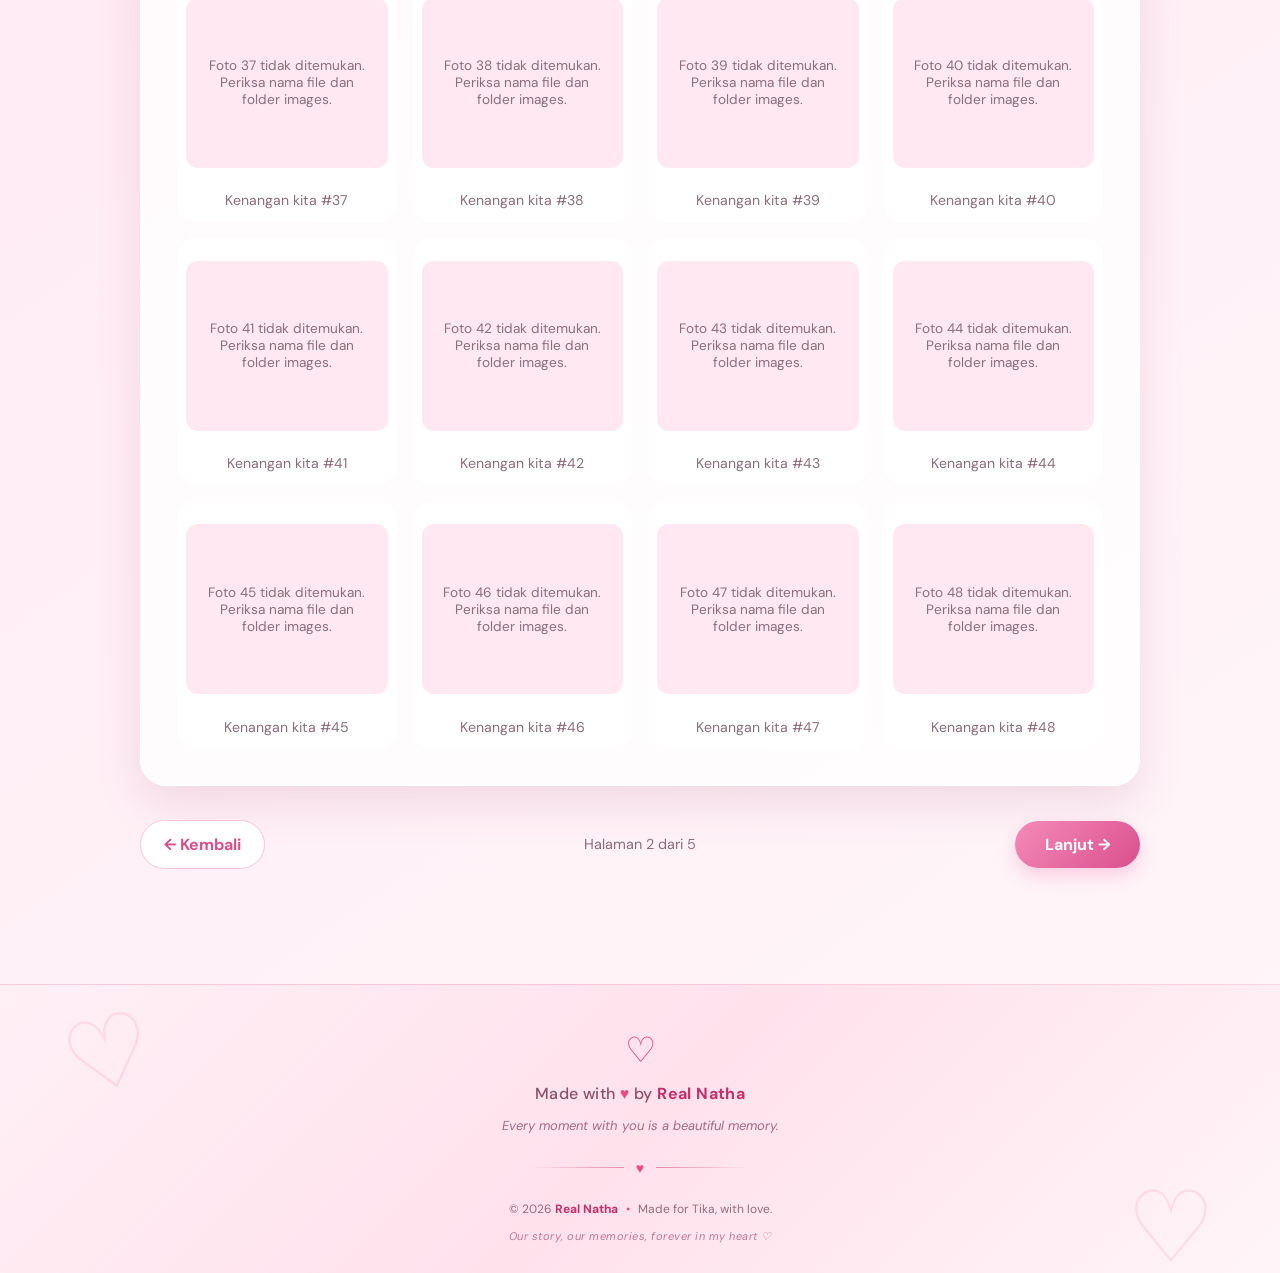
==== commit b439910a: "Update galeri.html" ====
--- a/galeri.html
+++ b/galeri.html
@@ -54,6 +54,14 @@
         <span class="personal-signature">Kenangan kita, selamanya 💗</span>
       </section>
 
+<section class="card section">
+  <div
+    id="galleryGrid"
+    class="gallery-grid"
+    aria-label="Galeri foto kenangan"
+  ></div>
+</section>
+
       <nav class="page-nav" aria-label="Navigasi halaman">
         <a class="btn secondary" href="index.html">← Kembali</a
         ><span class="page-indicator">Halaman 2 dari 5</span
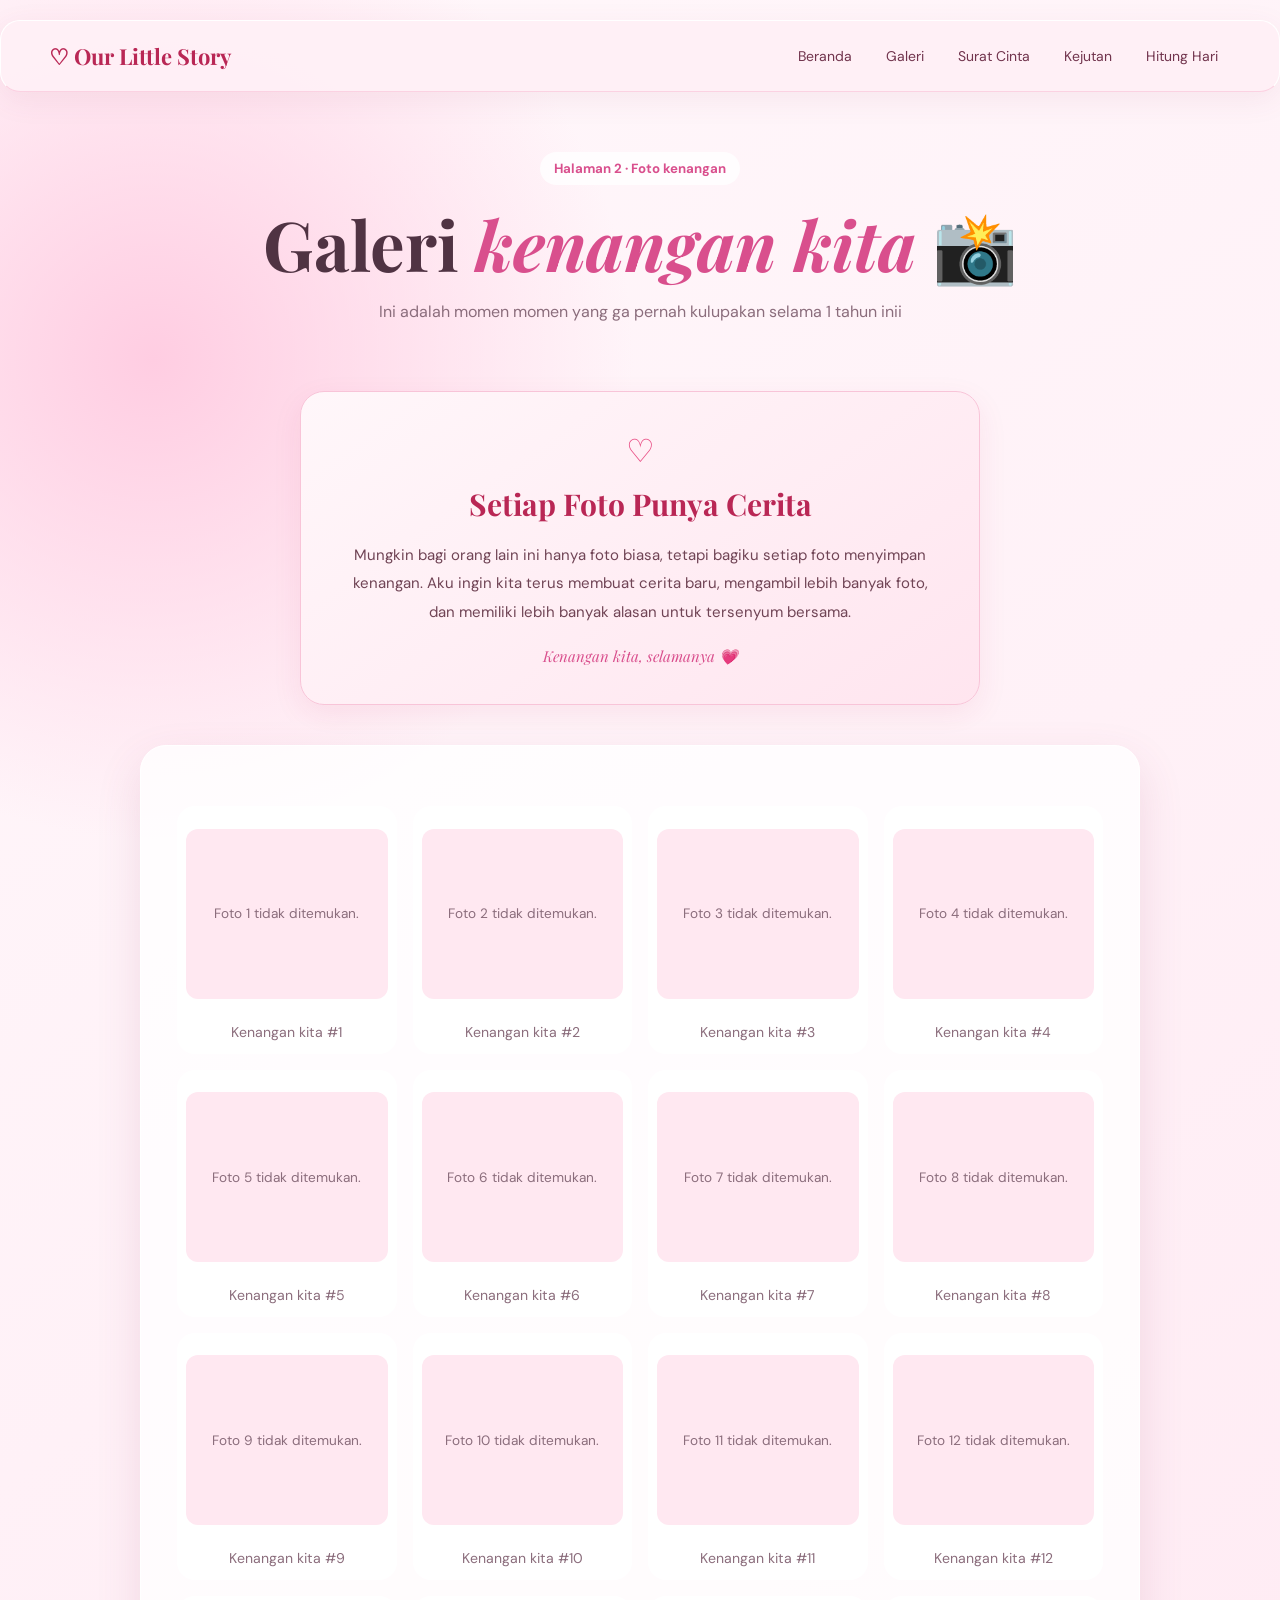
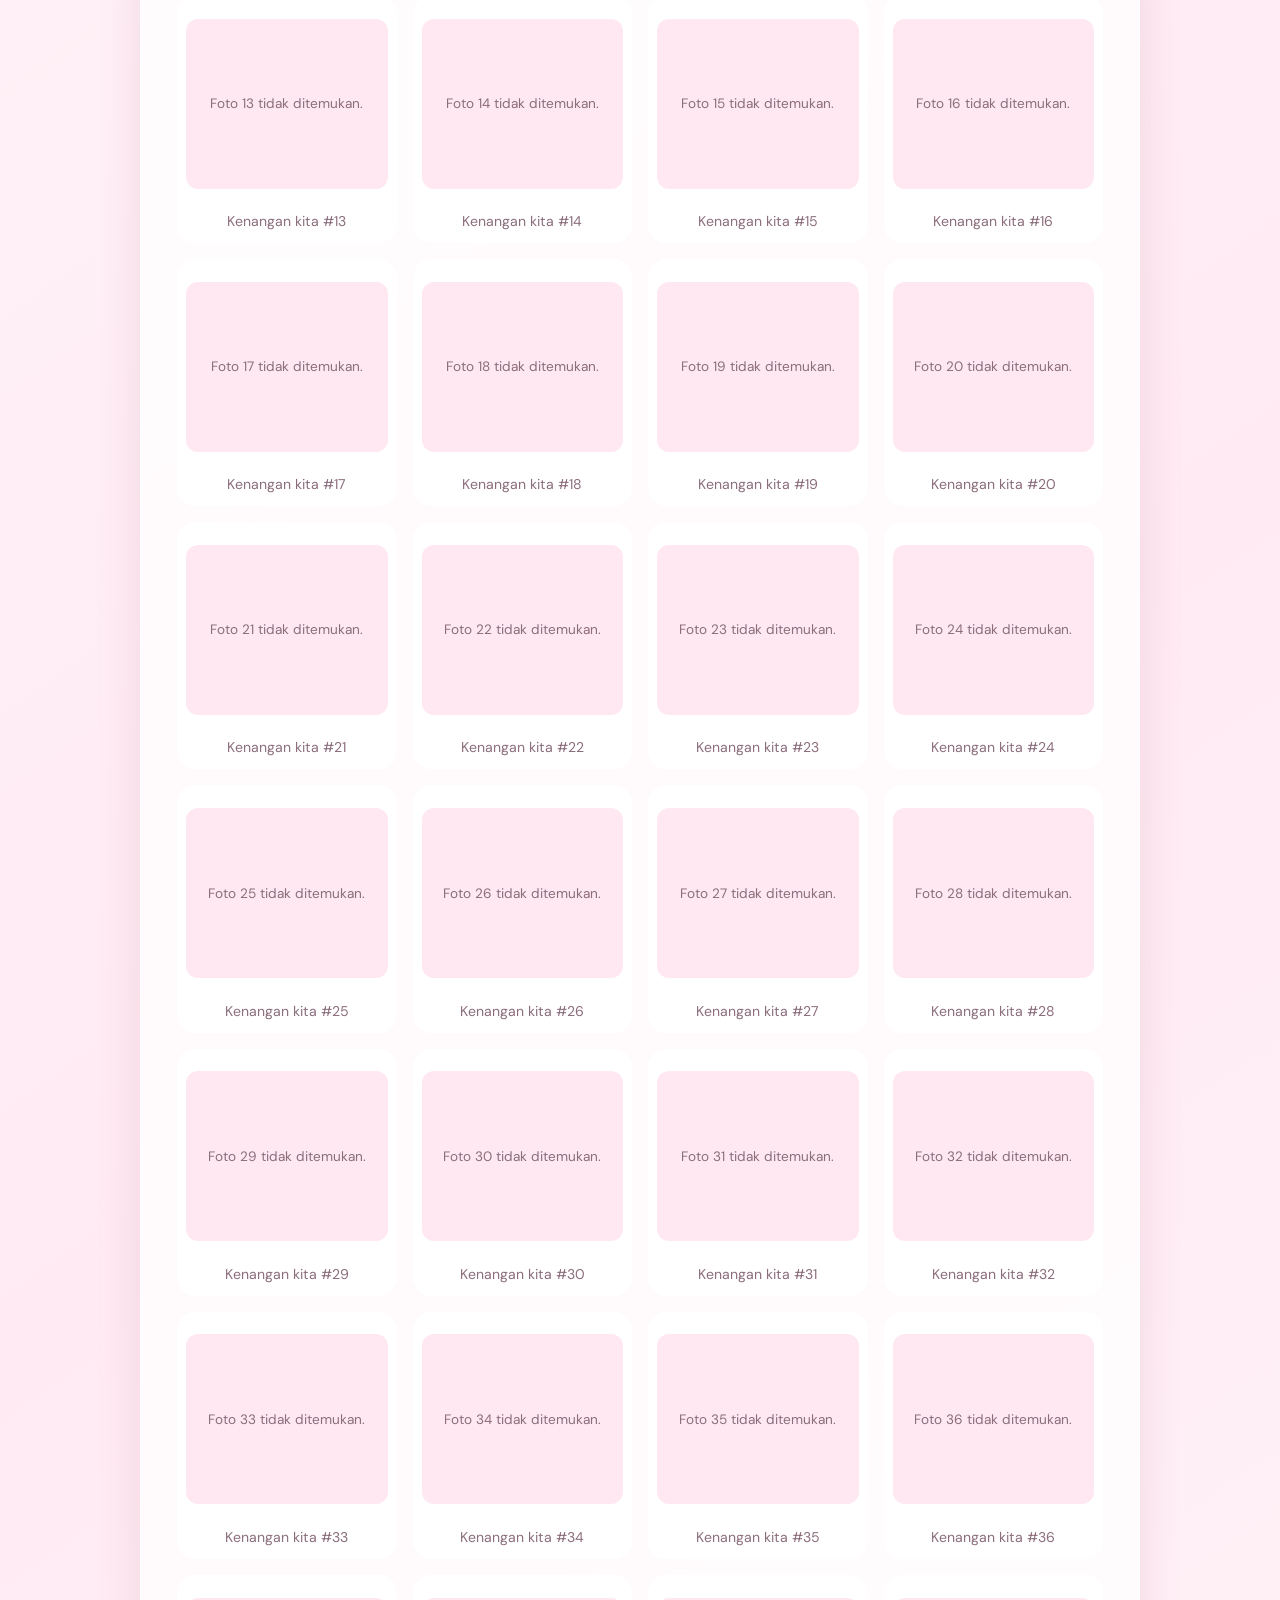
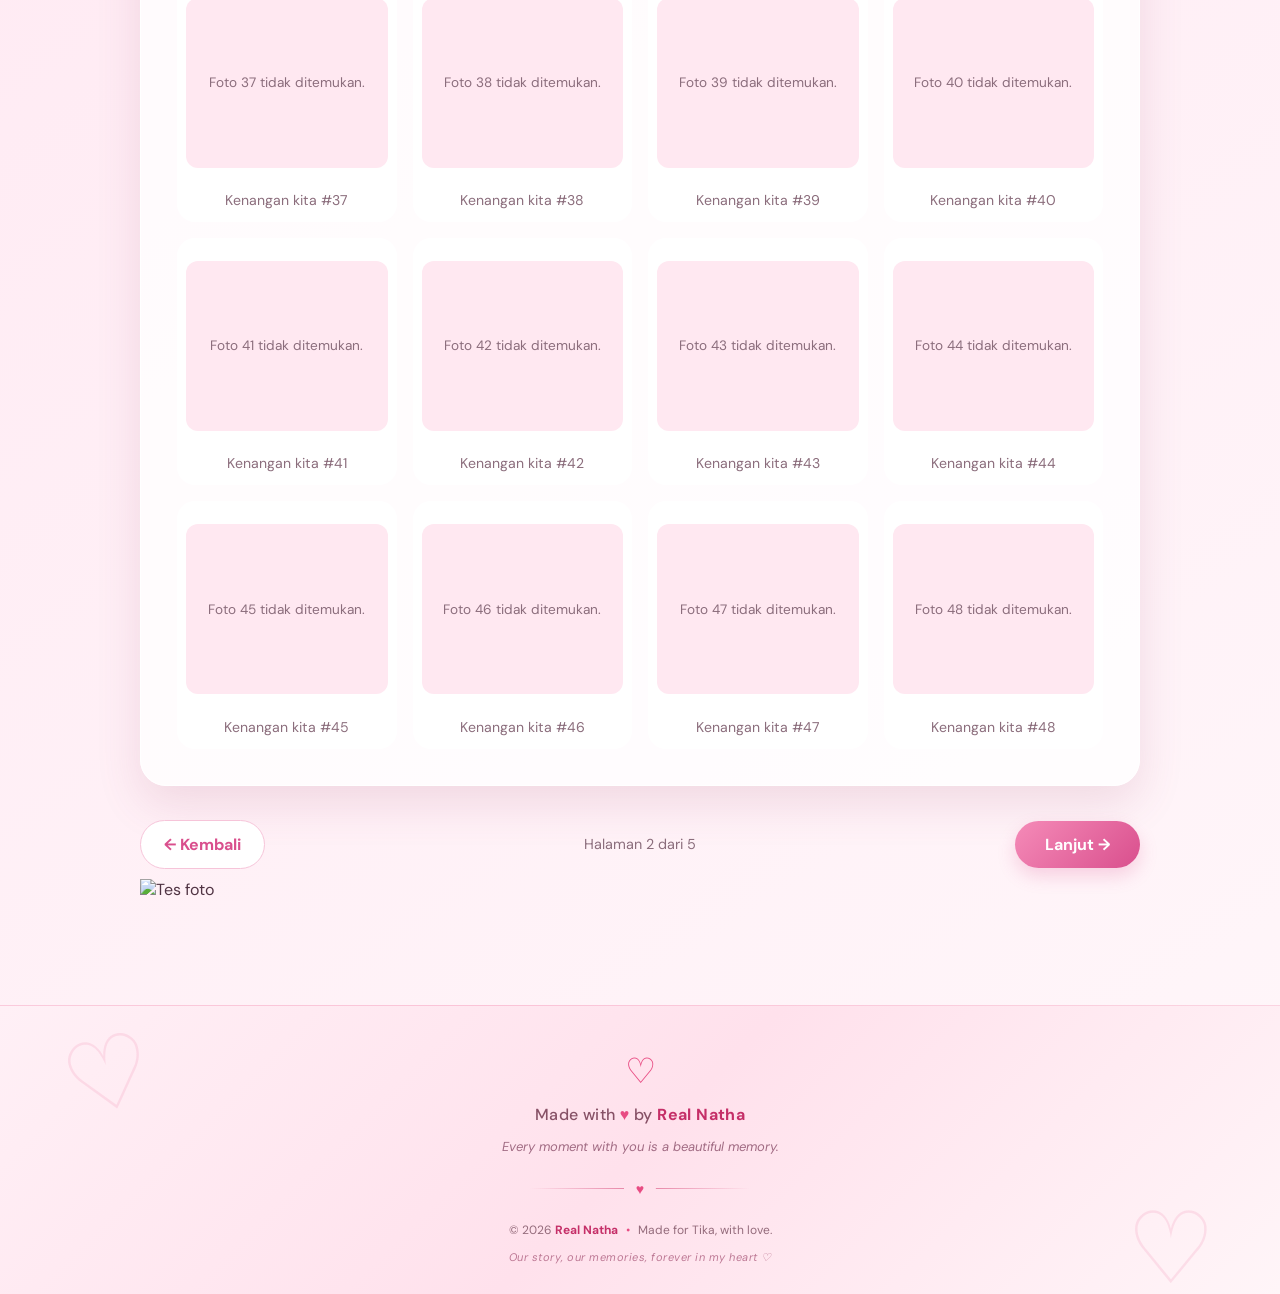
==== commit ab2f6bb4: "Update galeri.html" ====
--- a/galeri.html
+++ b/galeri.html
@@ -67,6 +67,10 @@
         ><span class="page-indicator">Halaman 2 dari 5</span
         ><a class="btn" href="surat.html">Lanjut →</a>
       </nav>
+<img src="images/foto%20(1).jpeg"
+     alt="Tes foto"
+     style="width: 200px;">
+
     </main>
 
     <footer class="anniversary-footer">
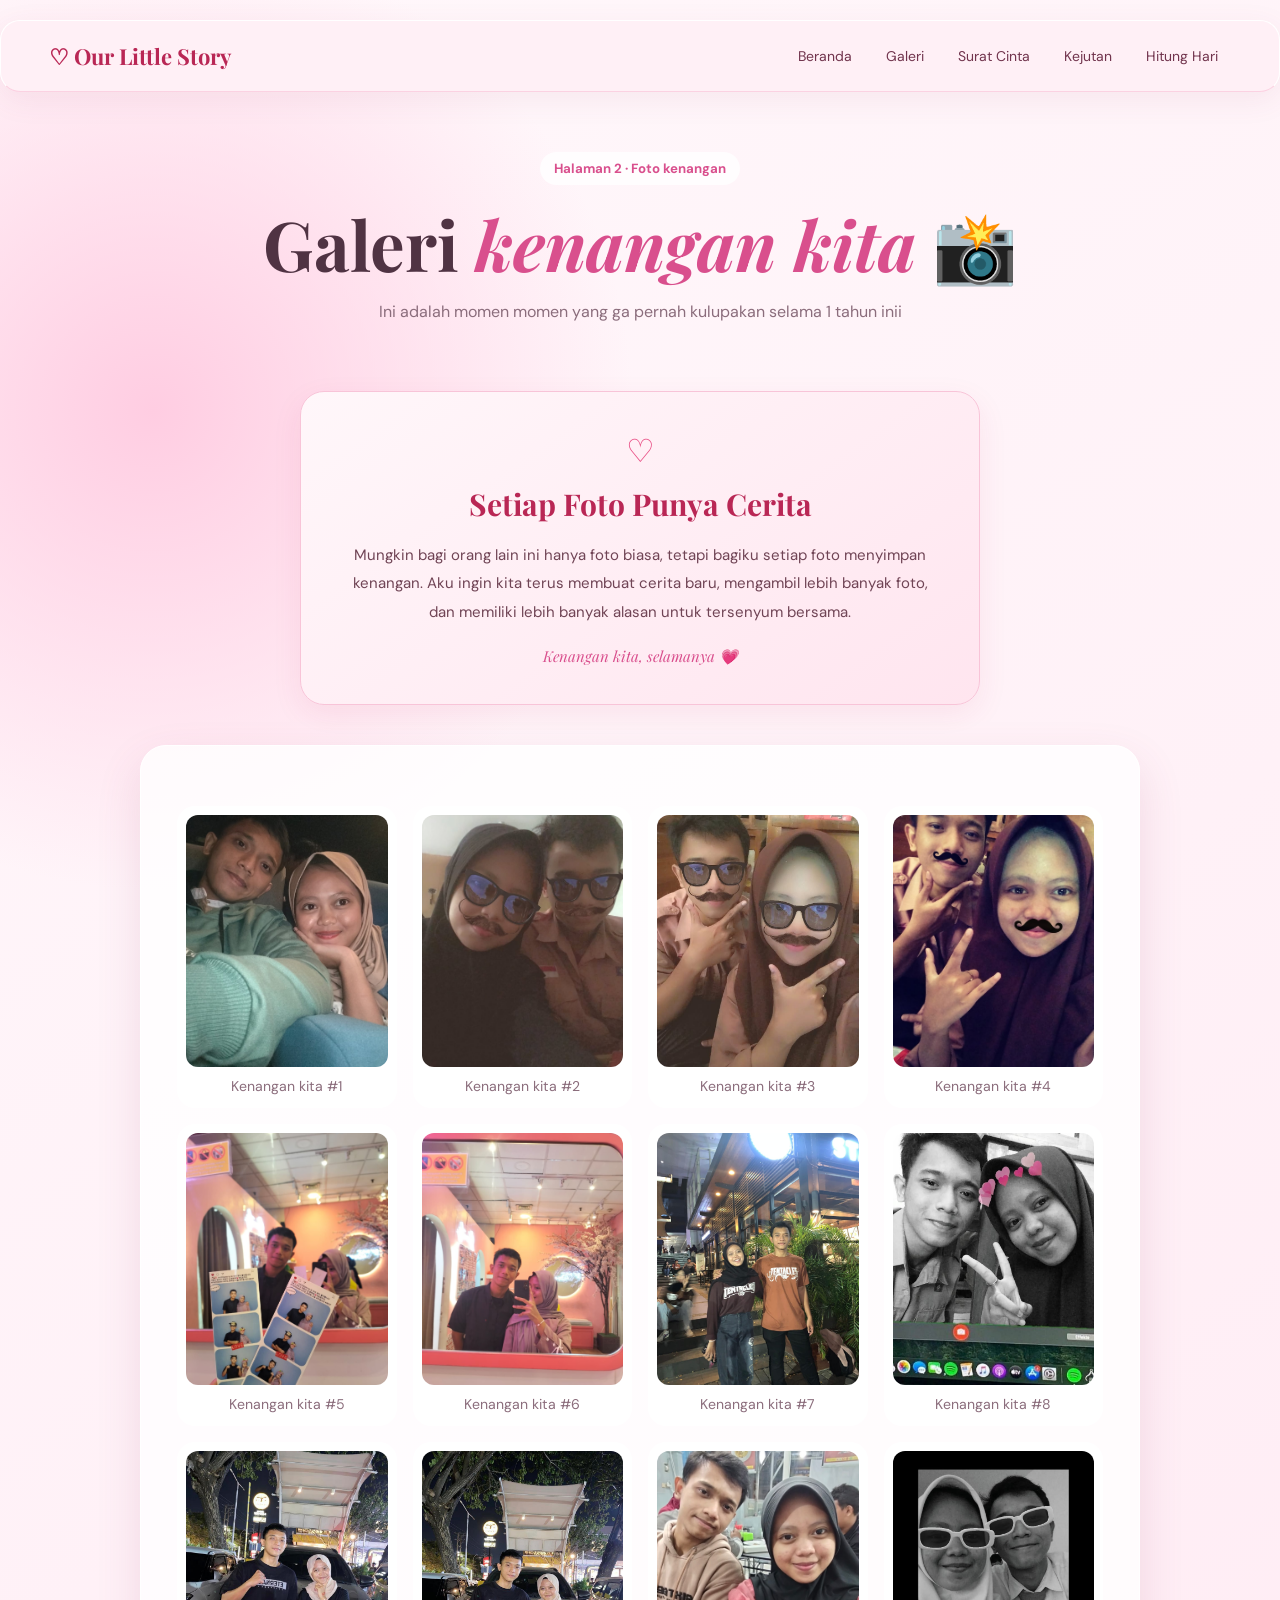
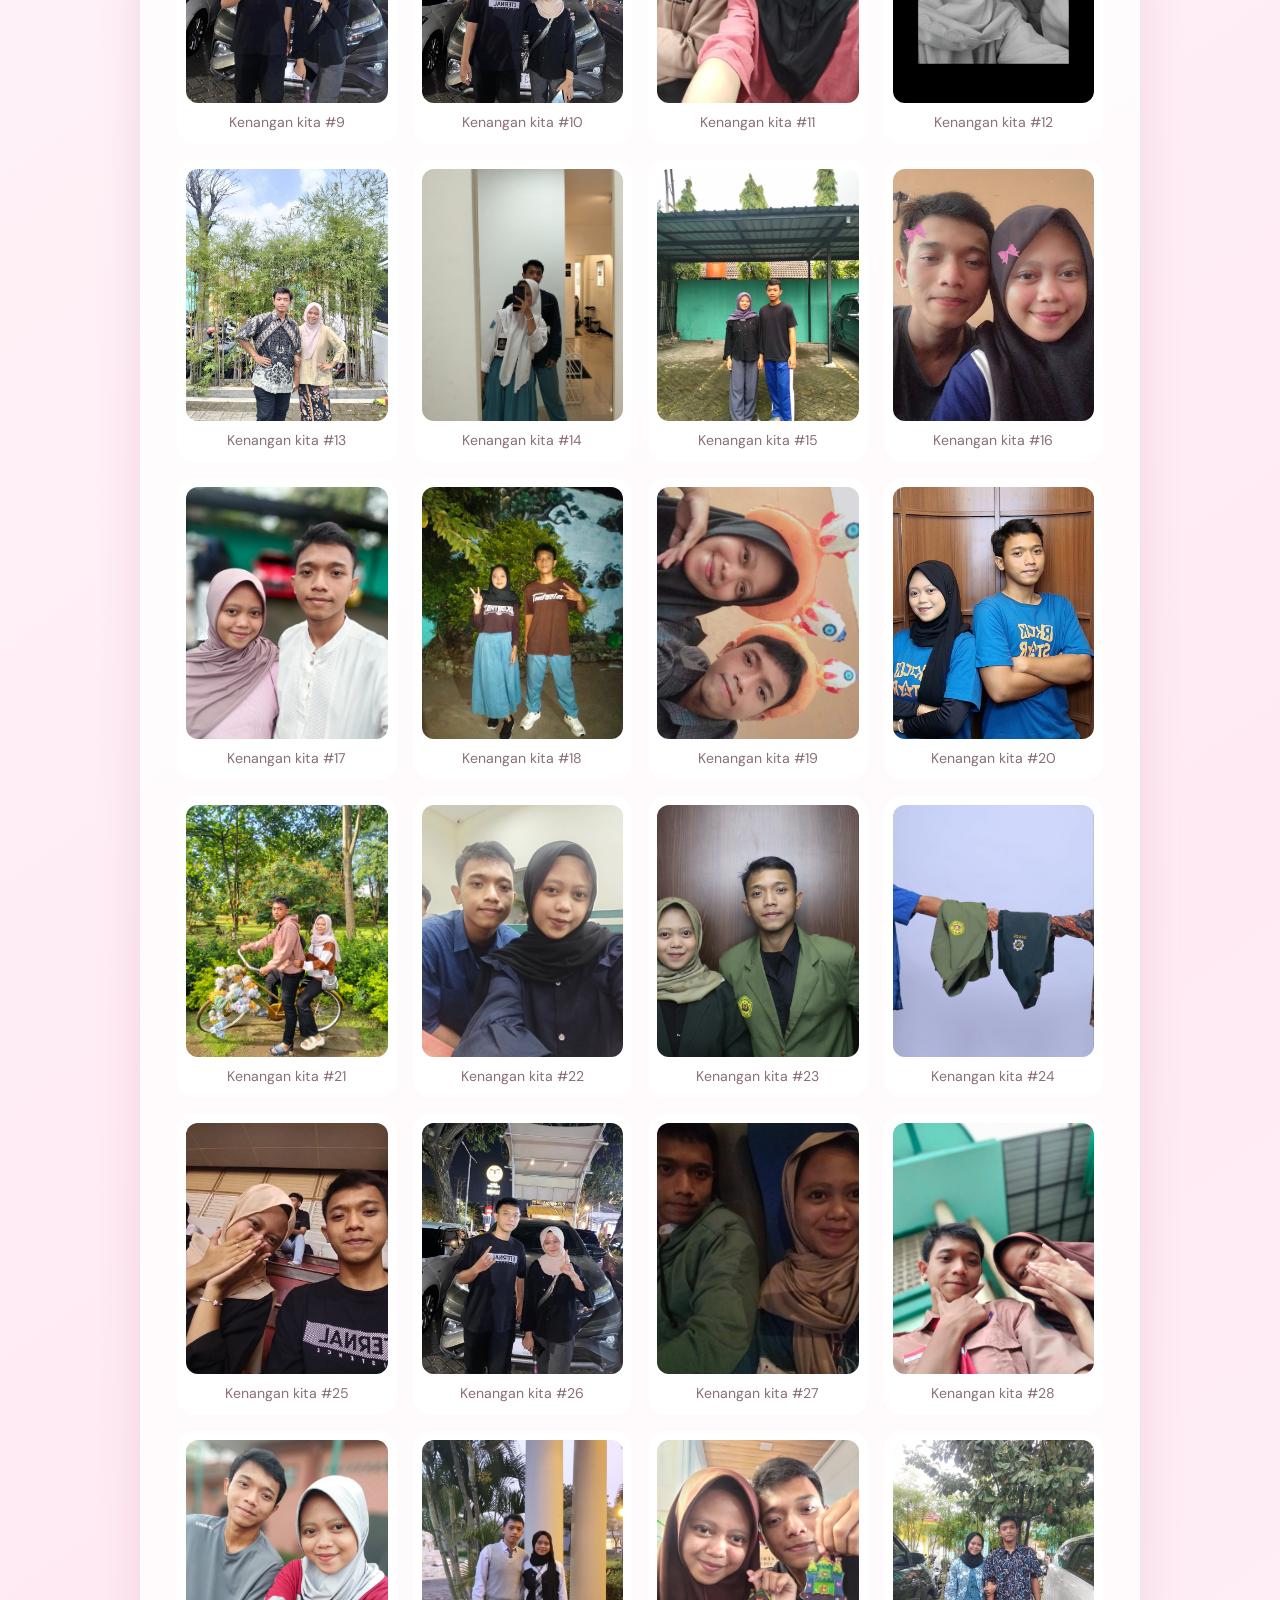
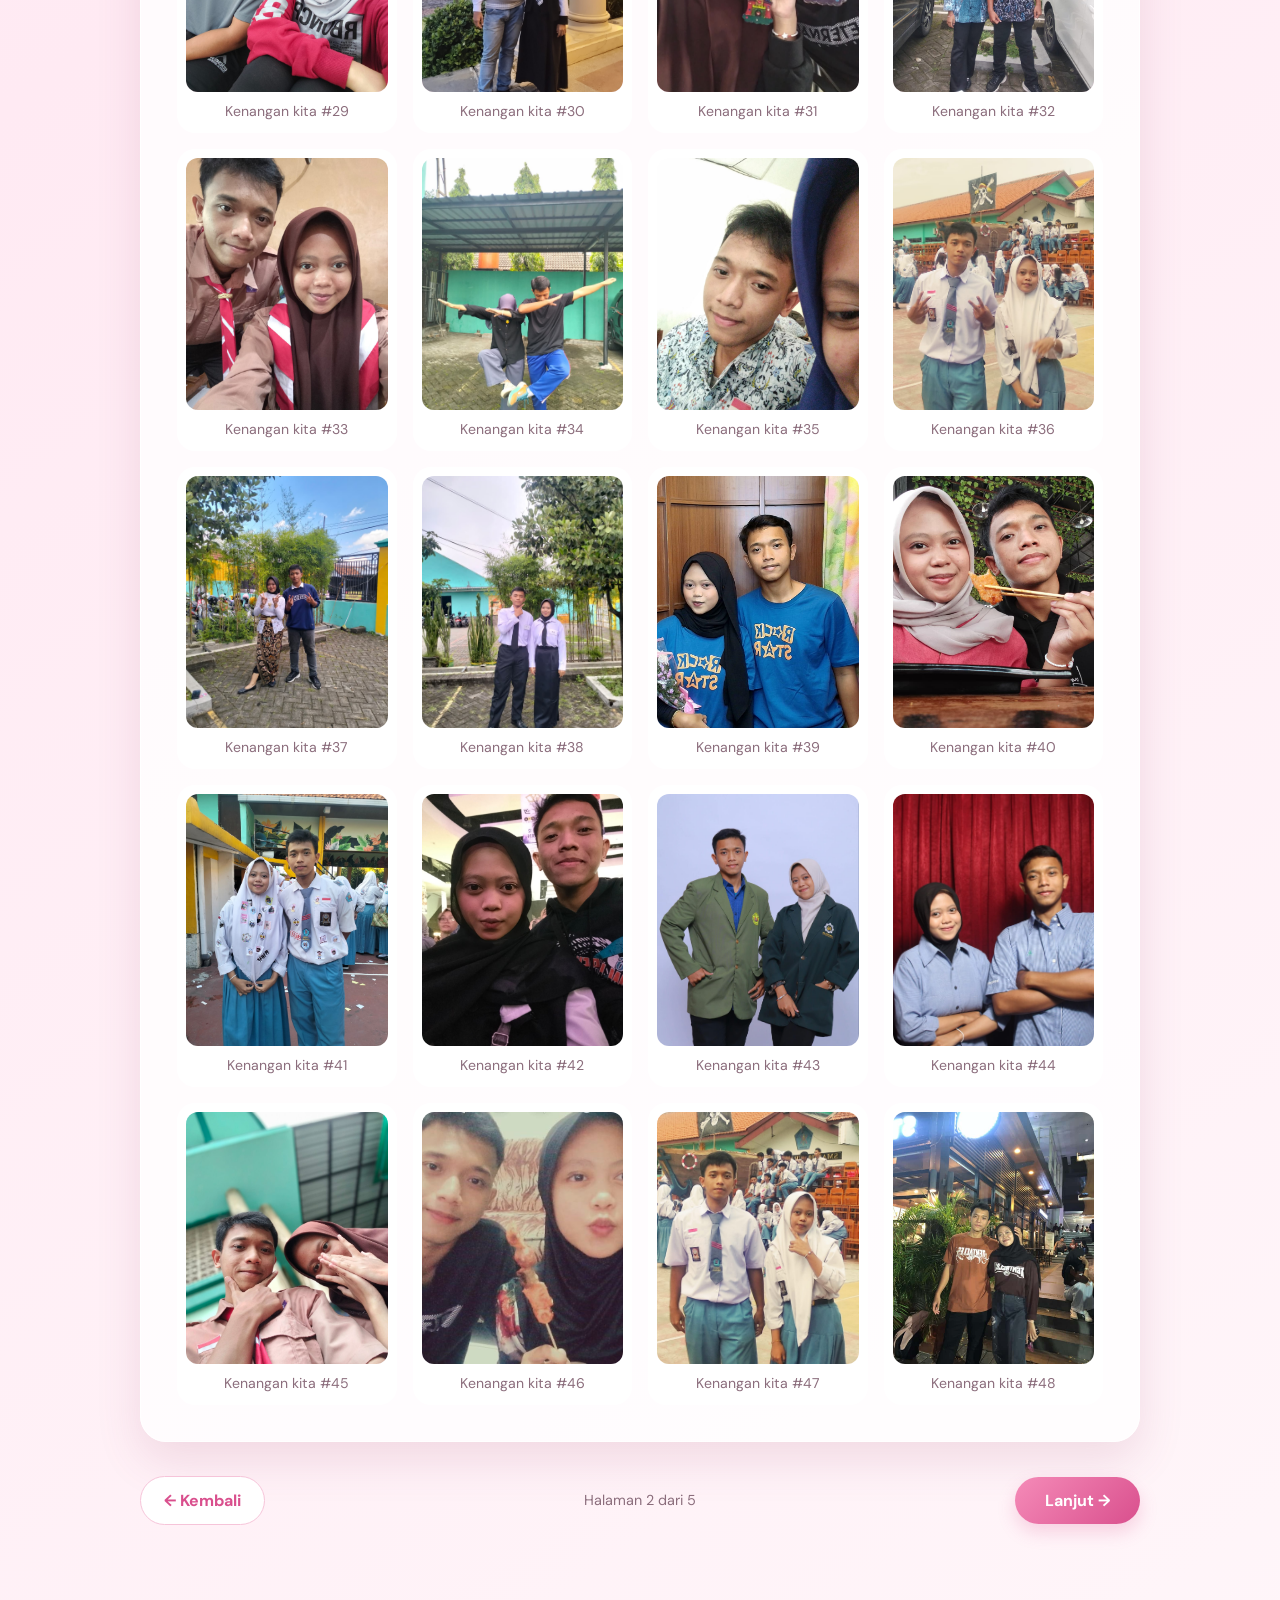
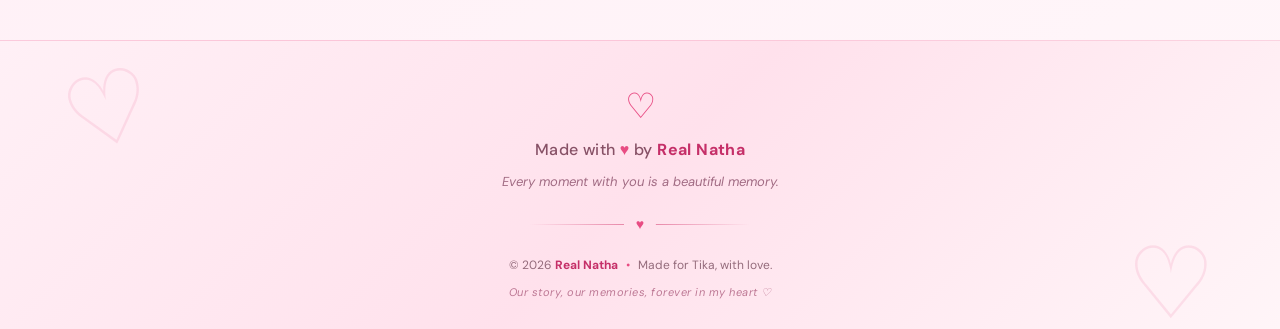
==== commit f4ce4a12: "Update galeri.html" ====
--- a/galeri.html
+++ b/galeri.html
@@ -67,10 +67,6 @@
         ><span class="page-indicator">Halaman 2 dari 5</span
         ><a class="btn" href="surat.html">Lanjut →</a>
       </nav>
-<img src="images/foto%20(1).jpeg"
-     alt="Tes foto"
-     style="width: 200px;">
-
     </main>
 
     <footer class="anniversary-footer">
